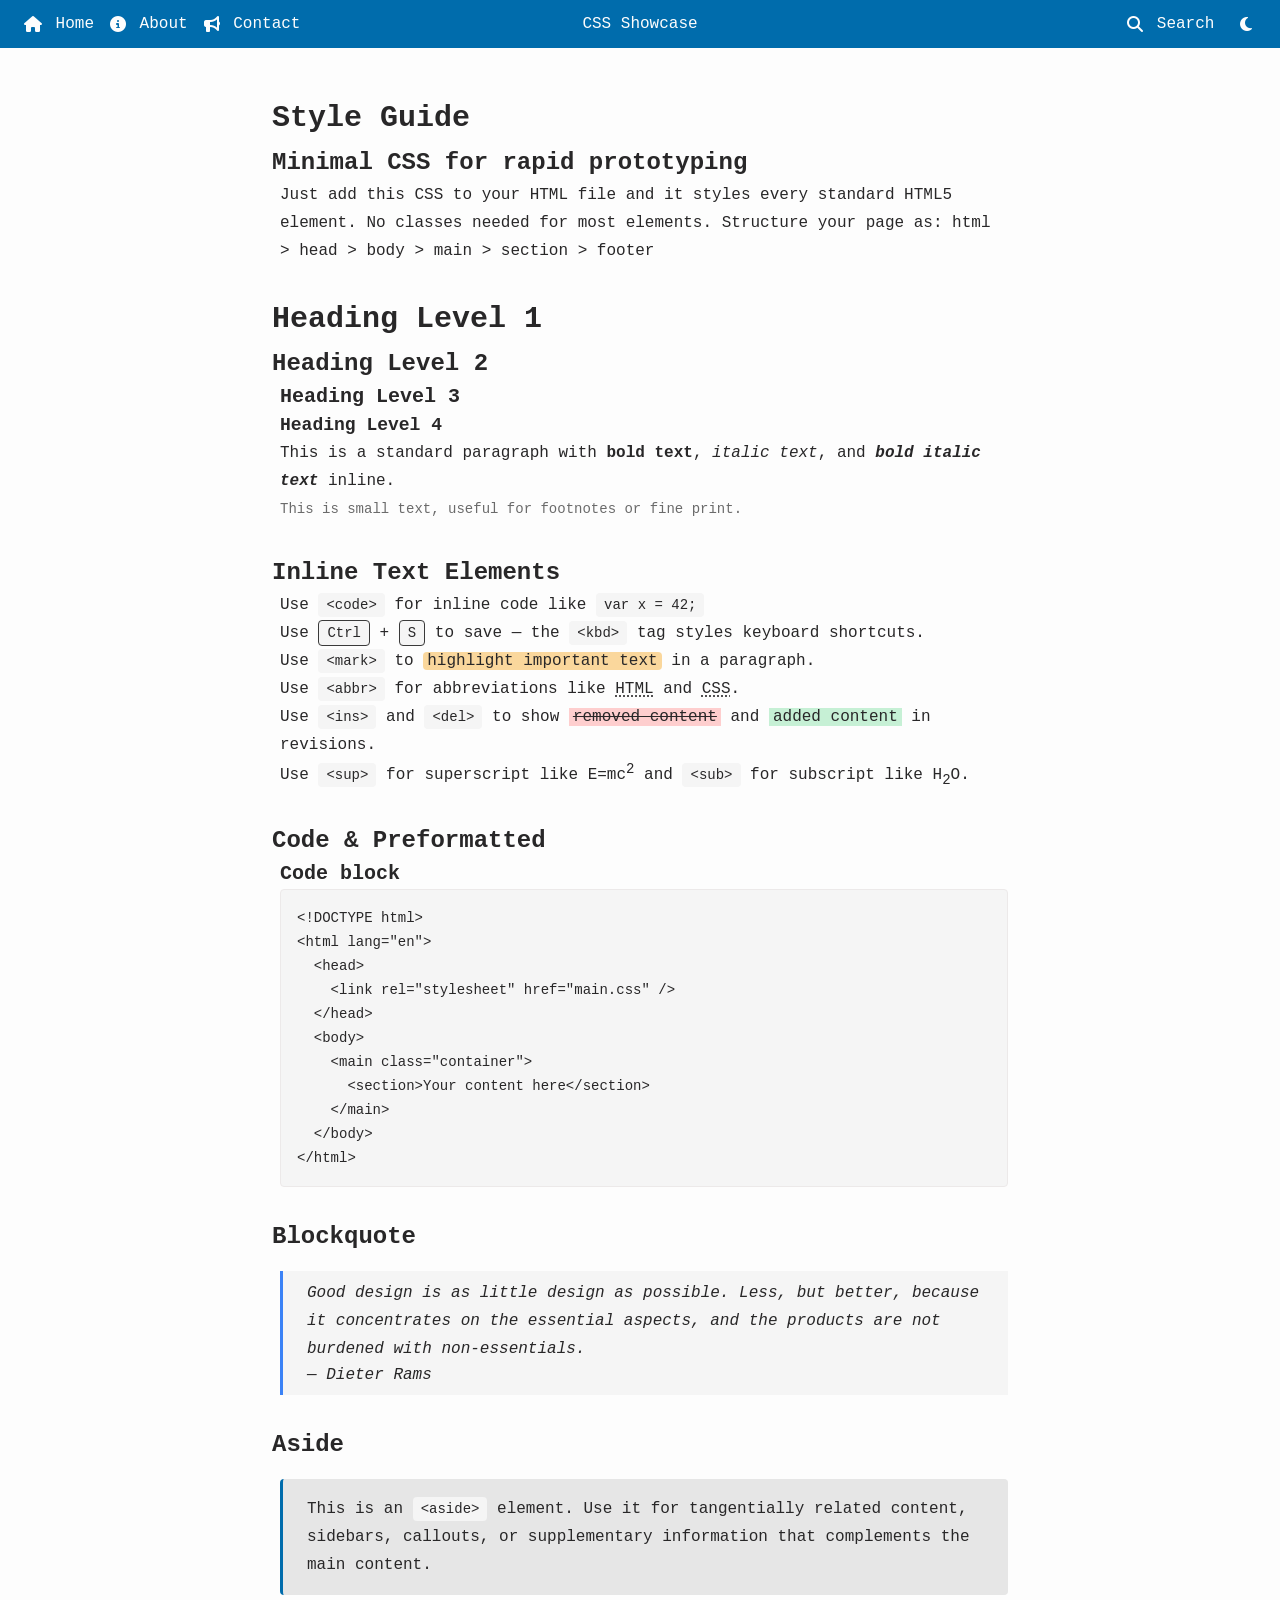
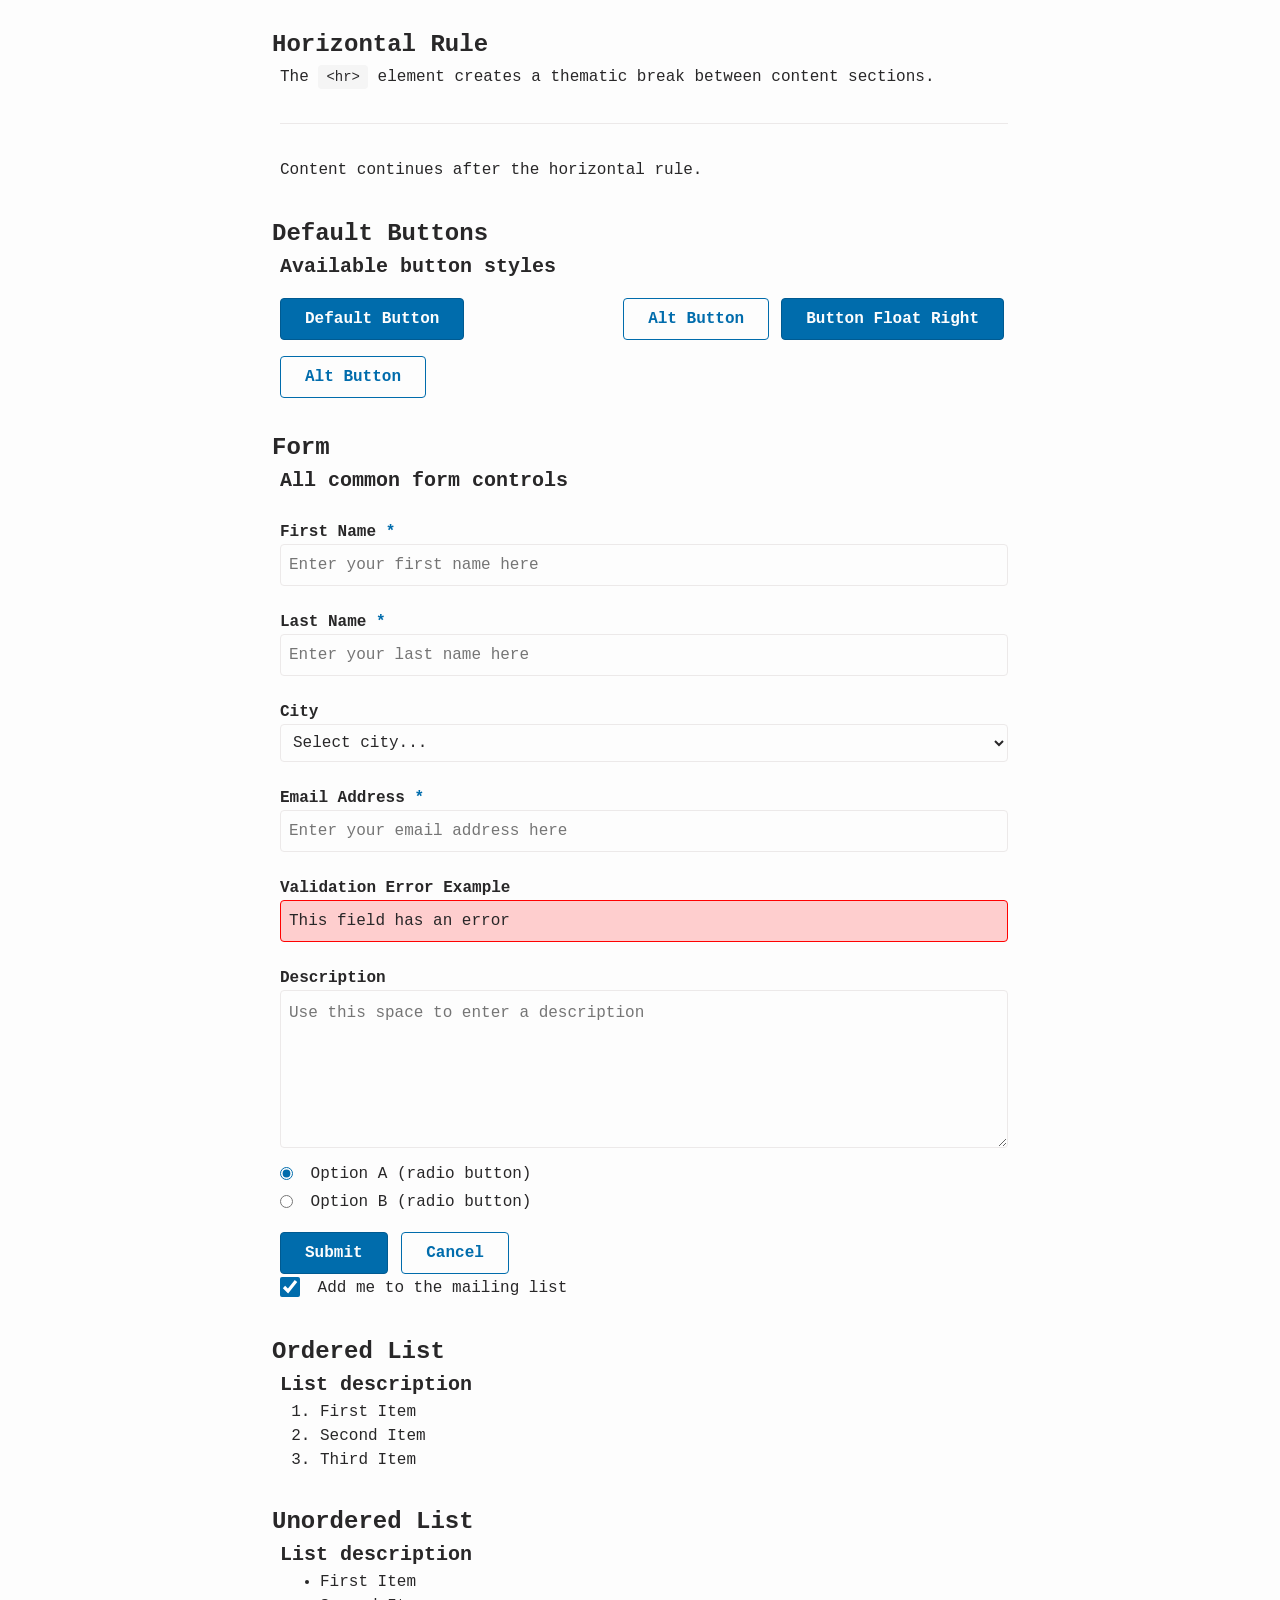
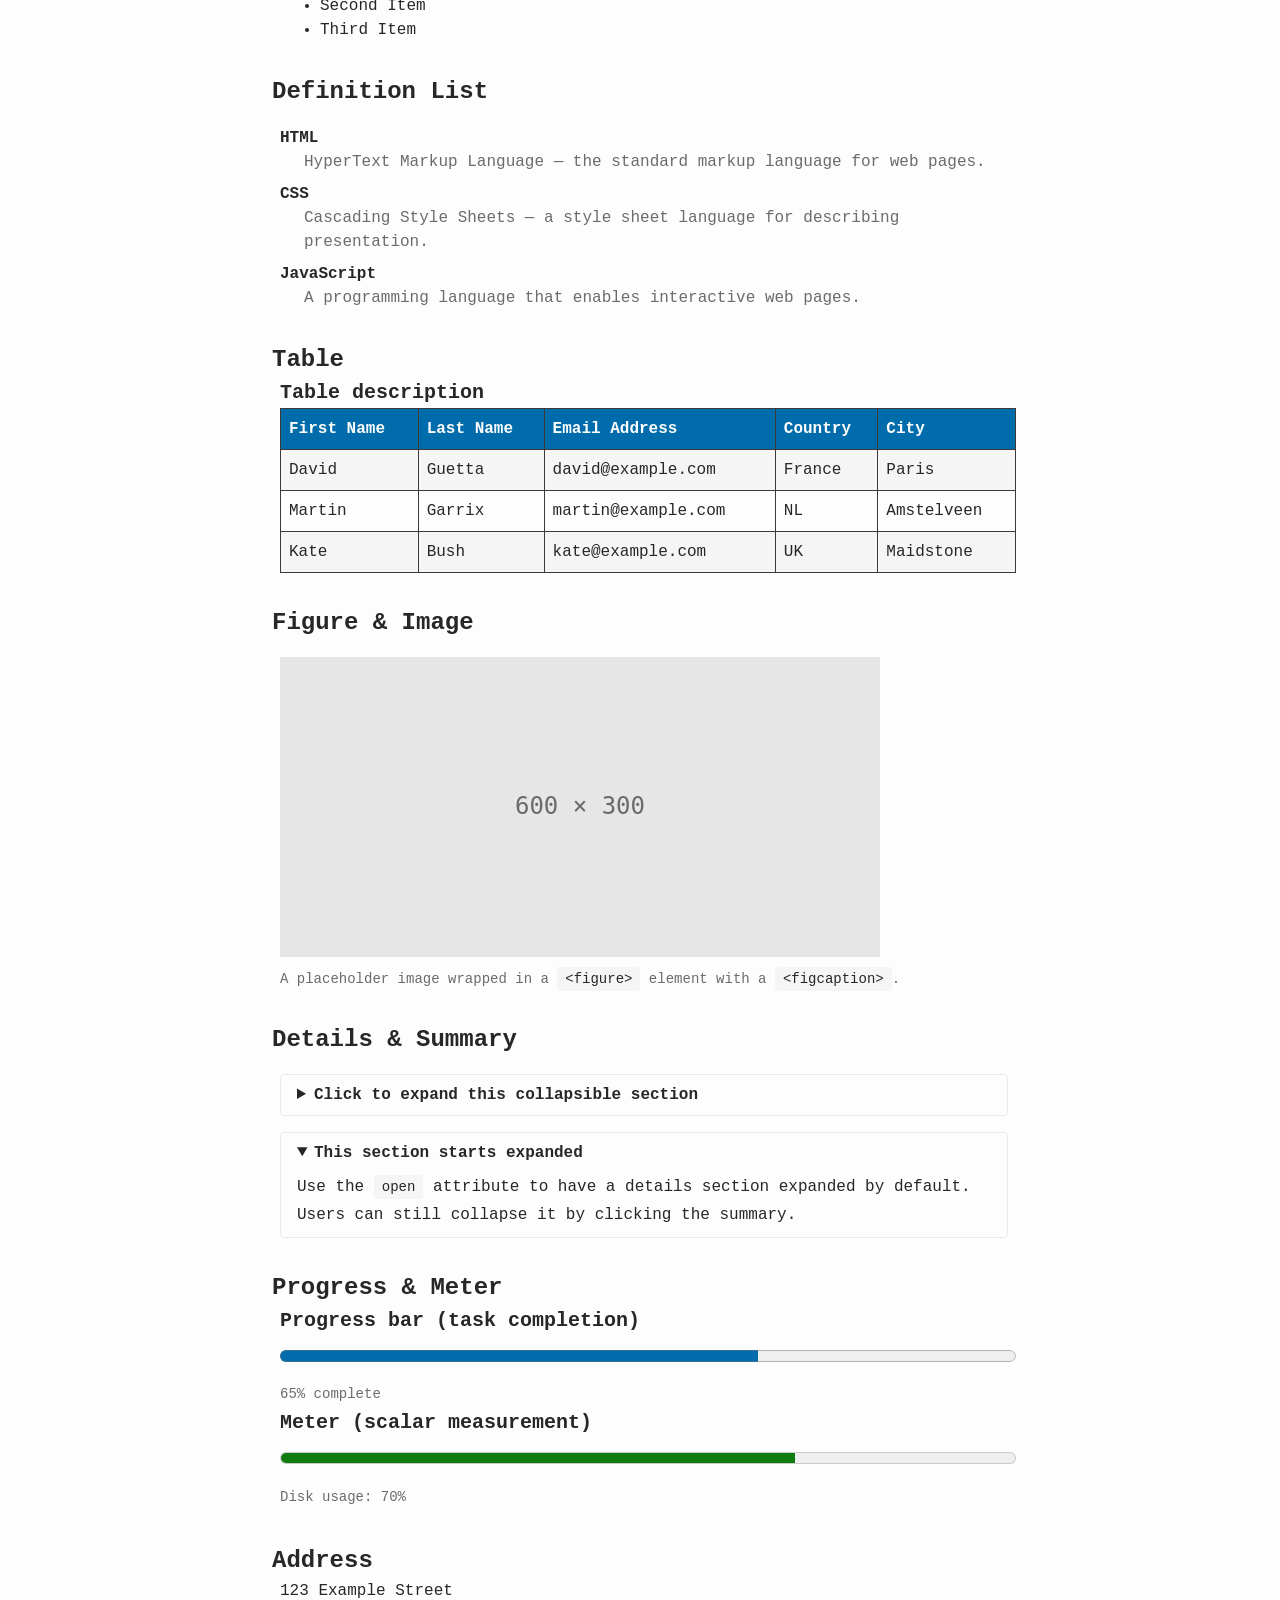
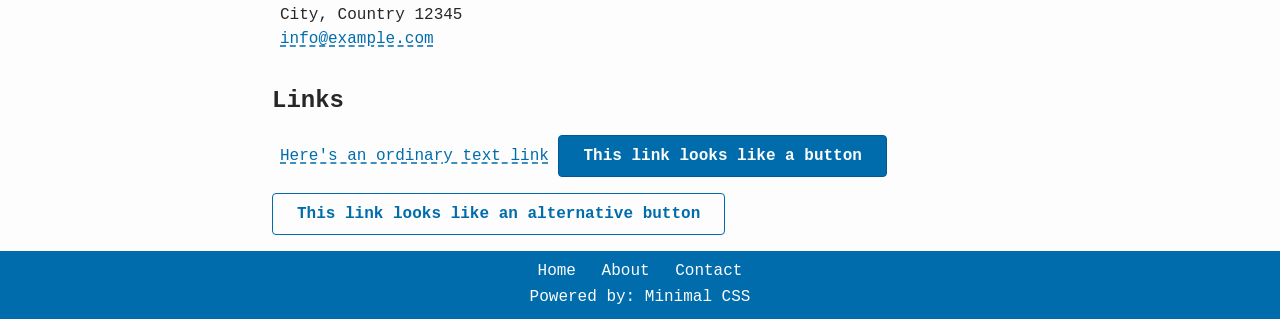
==== index.html @ 1886fcd5 "fixes using /workflow:review" ====
<!DOCTYPE html>
<html lang="en" data-theme="light">

<head>
    <meta charset="utf-8" />
    <title>CSS Showcase</title>
    <meta name="viewport" content="width=device-width, initial-scale=1" />
    <meta http-equiv="Content-Security-Policy" content="default-src 'self'; script-src 'self'; style-src 'self' https://cdnjs.cloudflare.com; font-src https://cdnjs.cloudflare.com; img-src 'self'; object-src 'none'; base-uri 'self'; form-action 'self'; frame-ancestors 'none'">
    <link rel="stylesheet" href="https://cdnjs.cloudflare.com/ajax/libs/font-awesome/6.5.1/css/all.min.css" integrity="sha512-DTOQO9RWCH3ppGqcWaEA1BIZOC6xxalwEsw9c2QQeAIftl+Vegovlnee1c9QX4TctnWMn13TZye+giMm8e2LwA==" crossorigin="anonymous" referrerpolicy="no-referrer" />
    <link rel="stylesheet" type="text/css" media="screen" href="main.css" />
</head>

<body>
    <header>
        <nav>
            <ul>
                <li>
                    <a href="index.html" aria-current="page">
                        <i class="fa-solid fa-house"></i>
                        Home
                    </a>
                </li>
                <li>
                    <a href="about.html">
                        <i class="fa-solid fa-circle-info"></i>
                        About
                    </a>
                </li>
                <li>
                    <a href="contact.html">
                        <i class="fa-solid fa-bullhorn"></i>
                        Contact
                    </a>
                </li>
            </ul>
            <span>CSS Showcase</span>
            <ul>
                <li>
                    <a href="index.html">
                        <i class="fa-solid fa-magnifying-glass"></i>
                        Search
                    </a>
                </li>
                <li>
                    <a href="#" data-action="toggle-theme" aria-label="Toggle dark mode">
                        <i class="fa-solid fa-sun icon-sun"></i>
                        <i class="fa-solid fa-moon icon-moon"></i>
                    </a>
                </li>
            </ul>
        </nav>
    </header>

    <main class="container">
        <section>
            <h1>Style Guide</h1>
            <h2>Minimal CSS for rapid prototyping</h2>
            <p>
                Just add this CSS to your HTML file and it styles every standard HTML5 element.
                No classes needed for most elements. Structure your page as:
                html &gt; head &gt; body &gt; main &gt; section &gt; footer
            </p>
        </section>

        <section>
            <h1>Heading Level 1</h1>
            <h2>Heading Level 2</h2>
            <h3>Heading Level 3</h3>
            <h4>Heading Level 4</h4>
            <p>This is a standard paragraph with <b>bold text</b>, <i>italic text</i>,
                and <b><i>bold italic text</i></b> inline.</p>
            <p><small>This is small text, useful for footnotes or fine print.</small></p>
        </section>

        <section>
            <h2>Inline Text Elements</h2>
            <p>Use <code>&lt;code&gt;</code> for inline code like <code>var x = 42;</code></p>
            <p>Use <kbd>Ctrl</kbd> + <kbd>S</kbd> to save — the <code>&lt;kbd&gt;</code> tag styles keyboard shortcuts.</p>
            <p>Use <code>&lt;mark&gt;</code> to <mark>highlight important text</mark> in a paragraph.</p>
            <p>Use <code>&lt;abbr&gt;</code> for abbreviations like <abbr title="Hypertext Markup Language">HTML</abbr> and <abbr title="Cascading Style Sheets">CSS</abbr>.</p>
            <p>Use <code>&lt;ins&gt;</code> and <code>&lt;del&gt;</code> to show <del>removed content</del> and <ins>added content</ins> in revisions.</p>
            <p>Use <code>&lt;sup&gt;</code> for superscript like E=mc<sup>2</sup> and <code>&lt;sub&gt;</code> for subscript like H<sub>2</sub>O.</p>
        </section>

        <section>
            <h2>Code &amp; Preformatted</h2>
            <h3>Code block</h3>
            <pre><code>&lt;!DOCTYPE html&gt;
&lt;html lang="en"&gt;
  &lt;head&gt;
    &lt;link rel="stylesheet" href="main.css" /&gt;
  &lt;/head&gt;
  &lt;body&gt;
    &lt;main class="container"&gt;
      &lt;section&gt;Your content here&lt;/section&gt;
    &lt;/main&gt;
  &lt;/body&gt;
&lt;/html&gt;</code></pre>
        </section>

        <section>
            <h2>Blockquote</h2>
            <blockquote>
                <p>Good design is as little design as possible. Less, but better, because it
                    concentrates on the essential aspects, and the products are not burdened
                    with non-essentials.</p>
                <cite>— Dieter Rams</cite>
            </blockquote>
        </section>

        <section>
            <h2>Aside</h2>
            <aside>
                <p>This is an <code>&lt;aside&gt;</code> element. Use it for tangentially related content,
                    sidebars, callouts, or supplementary information that complements the main content.</p>
            </aside>
        </section>

        <section>
            <h2>Horizontal Rule</h2>
            <p>The <code>&lt;hr&gt;</code> element creates a thematic break between content sections.</p>
            <hr>
            <p>Content continues after the horizontal rule.</p>
        </section>

        <section>
            <h2>Default Buttons</h2>
            <h3>Available button styles</h3>
            <button class="float-right">Button Float Right</button>
            <button class="float-right button-alt">Alt Button</button>
            <button>Default Button</button>
            <button class="button-alt">Alt Button</button>
        </section>

        <section>
            <h2>Form</h2>
            <h3>All common form controls</h3>
            <form action="#">
                <label>First Name <span>*</span>
                    <input type="text" name="firstname" placeholder="Enter your first name here">
                </label>

                <label>Last Name <span>*</span>
                    <input type="text" name="lastname" placeholder="Enter your last name here">
                </label>

                <label>City
                    <select name="city">
                        <option value="" selected>Select city...</option>
                        <option value="1">London</option>
                        <option value="2">Paris</option>
                        <option value="3">New York</option>
                    </select>
                </label>

                <label>Email Address <span>*</span>
                    <input type="email" name="email" placeholder="Enter your email address here">
                </label>

                <label>Validation Error Example
                    <input type="text" name="invalid-field"
                        class="form-field-validation-error" value="This field has an error"
                        placeholder="This shows the error state">
                </label>

                <label>Description
                    <textarea name="description" rows="5" placeholder="Use this space to enter a description"></textarea>
                </label>

                <p>
                    <label>
                        <input type="radio" name="preference" value="a" checked>
                        Option A (radio button)
                    </label>
                </p>
                <p>
                    <label>
                        <input type="radio" name="preference" value="b">
                        Option B (radio button)
                    </label>
                </p>

                <button type="submit">Submit</button>
                <a href="#" class="button button-alt">Cancel</a>

                <p>
                    <label>
                        <input type="checkbox" name="join" value="1" checked>
                        Add me to the mailing list
                    </label>
                </p>
            </form>
        </section>

        <section>
            <h2>Ordered List</h2>
            <h3>List description</h3>
            <ol>
                <li>First Item</li>
                <li>Second Item</li>
                <li>Third Item</li>
            </ol>
        </section>

        <section>
            <h2>Unordered List</h2>
            <h3>List description</h3>
            <ul>
                <li>First Item</li>
                <li>Second Item</li>
                <li>Third Item</li>
            </ul>
        </section>

        <section>
            <h2>Definition List</h2>
            <dl>
                <dt>HTML</dt>
                <dd>HyperText Markup Language — the standard markup language for web pages.</dd>
                <dt>CSS</dt>
                <dd>Cascading Style Sheets — a style sheet language for describing presentation.</dd>
                <dt>JavaScript</dt>
                <dd>A programming language that enables interactive web pages.</dd>
            </dl>
        </section>

        <section>
            <h2>Table</h2>
            <h3>Table description</h3>
            <table>
                <thead>
                <tr>
                    <th>First Name</th>
                    <th>Last Name</th>
                    <th>Email Address</th>
                    <th>Country</th>
                    <th>City</th>
                </tr>
                </thead>
                <tbody>
                <tr>
                    <td>David</td>
                    <td>Guetta</td>
                    <td>david@example.com</td>
                    <td>France</td>
                    <td>Paris</td>
                </tr>
                <tr>
                    <td>Martin</td>
                    <td>Garrix</td>
                    <td>martin@example.com</td>
                    <td>NL</td>
                    <td>Amstelveen</td>
                </tr>
                <tr>
                    <td>Kate</td>
                    <td>Bush</td>
                    <td>kate@example.com</td>
                    <td>UK</td>
                    <td>Maidstone</td>
                </tr>
                </tbody>
            </table>
        </section>

        <section>
            <h2>Figure &amp; Image</h2>
            <figure>
                <img src="placeholder.svg" alt="Placeholder image demonstrating the figure element">
                <figcaption>A placeholder image wrapped in a <code>&lt;figure&gt;</code> element with a <code>&lt;figcaption&gt;</code>.</figcaption>
            </figure>
        </section>

        <section>
            <h2>Details &amp; Summary</h2>
            <details>
                <summary>Click to expand this collapsible section</summary>
                <p>This content is hidden by default and revealed when the user clicks the summary.
                    The <code>&lt;details&gt;</code> element is perfect for FAQs, advanced options,
                    or any content that should be available but not immediately visible.</p>
            </details>
            <details open>
                <summary>This section starts expanded</summary>
                <p>Use the <code>open</code> attribute to have a details section expanded by default.
                    Users can still collapse it by clicking the summary.</p>
            </details>
        </section>

        <section>
            <h2>Progress &amp; Meter</h2>
            <h3>Progress bar (task completion)</h3>
            <progress value="65" max="100">65%</progress>
            <p><small>65% complete</small></p>

            <h3>Meter (scalar measurement)</h3>
            <meter value="0.7" min="0" max="1" low="0.3" high="0.7" optimum="0.8">70%</meter>
            <p><small>Disk usage: 70%</small></p>
        </section>

        <section>
            <h2>Address</h2>
            <address>
                123 Example Street<br>
                City, Country 12345<br>
                <a href="mailto:info@example.com">info@example.com</a>
            </address>
        </section>

        <section>
            <h2>Links</h2>
            <a href="https://www.linkedin.com/in/idsachterhof/">Here's an ordinary text link</a>
            <a href="https://www.linkedin.com/in/idsachterhof/" class="button">This link looks like a button</a>
            <a href="https://www.linkedin.com/in/idsachterhof/" class="button button-alt">This link looks like an
                alternative button</a>
        </section>

    </main>

    <footer>
        <ul>
            <li><a href="index.html">Home</a></li>
            <li><a href="about.html">About</a></li>
            <li><a href="contact.html">Contact</a></li>
        </ul>
        <p>Powered by: Minimal CSS</p>
    </footer>

    <script src="theme-toggle.js"></script>

</body>

</html>
---- main.css ----
/* ═══════════════════════════════════════════════════════════════════
   Design Token API — Change these values to re-theme the entire page
   Variable naming follows BEM: --block__element--modifier
   Spacing uses flat scale: --space--size (no element segment)
   ═══════════════════════════════════════════════════════════════════ */

:root {
  /* ─── Surface Colors ─── */
  --color__surface:              #fdfdfd;
  --color__surface--alt:         #f5f5f5;
  --color__surface--hover:       #e6e6e6;

  /* ─── Text Colors ─── */
  --color__text:                 #282728;
  --color__text--inverse:        #fdfdfd;
  --color__text--muted:          #6b6b6b;

  /* ─── Accent Colors ─── */
  --color__accent:               #006cac;
  --color__accent--hover:        #005a91;
  --color__accent--subtle:       #e6e6e6;

  /* ─── Semantic Status Colors ─── */
  --color__error:                #ff010130;
  --color__error--border:        #ff0101;
  --color__warning:              #f59e0b;
  --color__success:              #22c55e;
  --color__info:                 #3b82f6;

  /* ─── Borders ─── */
  --border__width:               1px;
  --border__width--accent:       3px;
  --border__color:               #ece9e9;
  --border__color--strong:       #3a3a3a;
  --border__radius:              4px;

  /* ─── Typography ─── */
  --font__family:                ui-monospace, SFMono-Regular, Menlo, Monaco,
                                 Consolas, "Liberation Mono", "Courier New", monospace;
  --font__size--base:            1rem;
  --font__size--sm:              0.875rem;
  --font__size--h1:              1.875rem;
  --font__size--h2:              1.5rem;
  --font__size--h3:              1.25rem;
  --font__size--h4:              1.125rem;
  --line__height:                1.5;
  --line__height--relaxed:       1.75;

  /* ─── Spacing (4px base grid, flat scale) ─── */
  --space--xs:                   0.25rem;
  --space--sm:                   0.5rem;
  --space--md:                   1rem;
  --space--lg:                   1.5rem;
  --space--xl:                   2rem;
  --space--2xl:                  3rem;

  /* ─── Layout ─── */
  --layout__max-width:           768px;
  --layout__padding:             1rem;

  /* ─── Components ─── */
  --icon__size:                  1rem;
  --checkbox__size:              1.25rem;
  --indicator__height:           1.5rem;
  --interaction__opacity--hover: 0.85;

  /* ─── Link Decoration ─── */
  --link__underline--style:      dashed;
  --link__underline--offset:     3px;
}

/* ─── Dark Mode ─── */
[data-theme="dark"] {
  --color__surface:              #212737;
  --color__surface--alt:         #2a3347;
  --color__surface--hover:       rgba(52, 63, 96, 0.75);
  --color__text:                 #eaedf3;
  --color__text--inverse:        #212737;
  --color__text--muted:          #9ba3b8;
  --color__accent:               #ff6b01;
  --color__accent--hover:        #cc5600;
  --color__accent--subtle:       rgba(52, 63, 96, 0.75);
  --border__color:               #3d4663;
  --border__color--strong:       #ab4b08;
  --color__error:                #ff010140;
  --color__error--border:        #ff4444;
}


/* ═══════════════════════════════════════════════
   Reset
   ═══════════════════════════════════════════════ */

* {
  margin: 0;
  box-sizing: border-box;
  font-family: var(--font__family);
  line-height: var(--line__height);
  color: var(--color__text);
}


/* ═══════════════════════════════════════════════
   Page Structure
   ═══════════════════════════════════════════════ */

body {
  background-color: var(--color__surface);
  font-size: var(--font__size--base);
  font-weight: normal;
  padding-top: var(--space--2xl);
}

body > *:not(header):not(footer):not(aside) {
  margin-left: var(--space--md);
}

main > *:not(:first-child) {
  margin-top: var(--space--xl);
}

section > *:not(h1):not(h2) {
  margin-left: var(--space--sm);
}

.container {
  width: 90%;
  max-width: var(--layout__max-width);
  margin: var(--space--xl) auto 0 auto;
  padding: var(--layout__padding);
}


/* ═══════════════════════════════════════════════
   Header & Navigation
   ═══════════════════════════════════════════════ */

header {
  position: fixed;
  top: 0;
  width: 100%;
  padding: var(--space--sm) var(--space--md);
  background-color: var(--color__accent);
  z-index: 10;
}

header,
header * {
  color: var(--color__text--inverse);
}

nav {
  display: flex;
  justify-content: space-between;
  align-items: center;
}

nav ul:first-child li{
    float: left;
}

nav > * {
    text-align: center;
}

nav ul:last-child {
    text-align: right;
}

nav ul {
  margin: 0;
  padding: 0;
}

nav > * {
    width: 100%;
}

nav ul li {
  display: inline;
}

nav i {
  display: inline-block;
  vertical-align: middle;
  margin-right: var(--space--xs);
}

nav a {
  color: var(--color__text--inverse);
  text-decoration: none;
  padding: var(--space--xs) var(--space--sm);
  vertical-align: middle;
  display: inline-block;
}

nav a:hover {
  text-decoration: wavy underline;
  opacity: var(--interaction__opacity--hover);
  color: var(--color__text--inverse);
}

nav a:visited {
  color: var(--color__text--inverse);
}

/* Theme toggle: show sun in dark mode, moon in light mode */
[data-theme="light"] .icon-sun { display: none; }
[data-theme="dark"] .icon-moon { display: none; }
[data-theme="dark"] .icon-sun { display: inline; }


/* ═══════════════════════════════════════════════
   Footer
   ═══════════════════════════════════════════════ */

footer {
  background-color: var(--color__accent);
  padding: var(--space--sm) 0;
  text-align: center;
}

footer,
footer * {
  color: var(--color__text--inverse);
}

footer ul {
  list-style: none;
  margin: 0;
  padding: 0;
}

footer ul li {
  display: inline-block;
  margin: 0 var(--space--sm);
}

footer a {
  color: var(--color__text--inverse);
  text-decoration: none;
}

footer a:hover {
  text-decoration: underline;
  opacity: var(--interaction__opacity--hover);
  color: var(--color__text--inverse);
}


/* ═══════════════════════════════════════════════
   Typography
   ═══════════════════════════════════════════════ */

h1 { font-size: var(--font__size--h1); margin-bottom: var(--space--xs); }
h2 { font-size: var(--font__size--h2); }
h3 { font-size: var(--font__size--h3); }
h4 { font-size: var(--font__size--h4); }

p {
  line-height: var(--line__height--relaxed);
}

small {
  font-size: var(--font__size--sm);
  color: var(--color__text--muted);
}

mark {
  background-color: color-mix(in srgb, var(--color__warning) 40%, transparent);
  padding: 0 var(--space--xs);
  border-radius: var(--border__radius);
}

ins {
  text-decoration: none;
  background-color: color-mix(in srgb, var(--color__success) 25%, transparent);
  padding: 0 var(--space--xs);
}

del {
  background-color: var(--color__error);
  padding: 0 var(--space--xs);
}

abbr[title] {
  text-decoration: underline dotted;
  text-underline-offset: var(--link__underline--offset);
  cursor: help;
}

sup, sub {
  font-size: var(--font__size--sm);
}

address {
  font-style: normal;
}


/* ═══════════════════════════════════════════════
   Code & Preformatted
   ═══════════════════════════════════════════════ */

code {
  background-color: var(--color__surface--alt);
  padding: var(--space--xs) var(--space--sm);
  border-radius: var(--border__radius);
  font-size: var(--font__size--sm);
}

pre {
  background-color: var(--color__surface--alt);
  padding: var(--space--md);
  border-radius: var(--border__radius);
  border: var(--border__width) solid var(--border__color);
  overflow-x: auto;
}

pre code {
  background: none;
  padding: 0;
}

kbd {
  background-color: var(--color__surface--alt);
  border: var(--border__width) solid var(--border__color--strong);
  border-radius: var(--border__radius);
  padding: var(--space--xs) var(--space--sm);
  font-size: var(--font__size--sm);
}


/* ═══════════════════════════════════════════════
   Links
   ═══════════════════════════════════════════════ */

a,
a:visited {
  color: var(--color__accent);
  text-decoration: underline var(--link__underline--style);
  text-underline-offset: var(--link__underline--offset);
}

a:hover {
  color: var(--color__accent--hover);
}


/* ═══════════════════════════════════════════════
   Blockquote & Aside
   ═══════════════════════════════════════════════ */

blockquote {
  border-left: var(--border__width--accent) solid var(--color__info);
  margin: var(--space--md) 0;
  padding: var(--space--sm) var(--space--lg);
  background-color: var(--color__surface--alt);
}

blockquote p {
  font-style: italic;
}

aside {
  background-color: var(--color__accent--subtle);
  border-left: var(--border__width--accent) solid var(--color__accent);
  padding: var(--space--md) var(--space--lg);
  margin: var(--space--md) 0;
  border-radius: var(--border__radius);
}


/* ═══════════════════════════════════════════════
   Horizontal Rule
   ═══════════════════════════════════════════════ */

hr {
  border: none;
  border-top: var(--border__width) solid var(--border__color);
  margin: var(--space--xl) 0;
}


/* ═══════════════════════════════════════════════
   Forms
   ═══════════════════════════════════════════════ */

label {
  display: block;
  margin: var(--space--lg) 0 var(--space--xs) 0;
  font-weight: bold;
}

label span {
  color: var(--color__accent);
}

label:has(> input[type="checkbox"]),
label:has(> input[type="radio"]) {
  display: inline;
  margin: 0;
  font-weight: normal;
}

input[type="text"],
input[type="number"],
input[type="email"],
input[type="password"],
select,
textarea {
  width: 100%;
  padding: var(--space--sm);
  font-size: var(--font__size--base);
  border: var(--border__width) solid var(--border__color);
  border-radius: var(--border__radius);
  background-color: var(--color__surface);
  color: var(--color__text);
}

input[type="text"]:focus,
input[type="number"]:focus,
input[type="email"]:focus,
input[type="password"]:focus,
select:focus,
textarea:focus {
  border-color: var(--color__accent);
  outline: 2px solid rgba(0, 108, 172, 0.25);
  outline: 2px solid color-mix(in srgb, var(--color__accent) 25%, transparent);
  outline-offset: 1px;
}

textarea {
  line-height: var(--line__height--relaxed);
  min-height: 6rem;
}

input[type="checkbox"] {
  width: var(--checkbox__size);
  height: var(--checkbox__size);
  margin-right: var(--space--sm);
  vertical-align: middle;
  accent-color: var(--color__accent);
}

input[type="radio"] {
  margin-right: var(--space--sm);
  vertical-align: middle;
  accent-color: var(--color__accent);
}


/* ═══════════════════════════════════════════════
   Buttons
   ═══════════════════════════════════════════════ */

button,
.button {
  display: inline-block;
  background-color: var(--color__accent);
  color: var(--color__text--inverse);
  border: var(--border__width) solid var(--color__accent--hover);
  border-radius: var(--border__radius);
  padding: var(--space--sm) var(--space--lg);
  font-size: var(--font__size--base);
  font-weight: bold;
  cursor: pointer;
  text-decoration: none;
  margin: var(--space--md) var(--space--xs) 0 0;
}

button:hover,
.button:hover {
  background-color: var(--color__accent--hover);
}

.button-alt {
  background-color: transparent;
  color: var(--color__accent);
  border-color: var(--color__accent);
}

.button-alt:hover {
  background-color: transparent;
  color: var(--color__accent--hover);
  border-color: var(--color__accent--hover);
}

.float-right {
  float: right;
}


/* ═══════════════════════════════════════════════
   Tables
   ═══════════════════════════════════════════════ */

table {
  border-collapse: collapse;
  width: 100%;
}

thead {
  background-color: var(--color__accent);
}

thead th {
  color: var(--color__text--inverse);
}

th,
td {
  border: var(--border__width) solid var(--border__color--strong);
  padding: var(--space--sm);
  text-align: left;
}

tbody tr:nth-child(odd) {
  background-color: var(--color__surface--alt);
}

tbody tr:hover {
  background-color: var(--color__surface--hover);
}


/* ═══════════════════════════════════════════════
   Definition Lists
   ═══════════════════════════════════════════════ */

dl {
  margin: var(--space--md) 0;
}

dt {
  font-weight: bold;
  margin-top: var(--space--sm);
}

dd {
  margin-left: var(--space--lg);
  color: var(--color__text--muted);
}


/* ═══════════════════════════════════════════════
   Media
   ═══════════════════════════════════════════════ */

figure {
  margin: var(--space--md) 0;
}

figcaption {
  font-size: var(--font__size--sm);
  color: var(--color__text--muted);
  margin-top: var(--space--xs);
}

img {
  max-width: 100%;
  height: auto;
}


/* ═══════════════════════════════════════════════
   Details & Summary
   ═══════════════════════════════════════════════ */

details {
  border: var(--border__width) solid var(--border__color);
  border-radius: var(--border__radius);
  padding: var(--space--sm) var(--space--md);
  margin: var(--space--md) 0;
}

summary {
  font-weight: bold;
  cursor: pointer;
}

details[open] summary {
  margin-bottom: var(--space--sm);
}


/* ═══════════════════════════════════════════════
   Progress & Meter
   ═══════════════════════════════════════════════ */

progress {
  width: 100%;
  height: var(--indicator__height);
  accent-color: var(--color__accent);
  margin: var(--space--sm) 0;
}

meter {
  width: 100%;
  height: var(--indicator__height);
  margin: var(--space--sm) 0;
}


/* ═══════════════════════════════════════════════
   Validation
   ═══════════════════════════════════════════════ */

input.form-field-validation-error,
select.form-field-validation-error,
textarea.form-field-validation-error {
  border-color: var(--color__error--border);
  background-color: var(--color__error);
}


/* ═══════════════════════════════════════════════
   Responsive
   ═══════════════════════════════════════════════ */

@media screen and (max-width: 550px) {
  button,
  .button {
    width: 100%;
    display: block;
  }
}
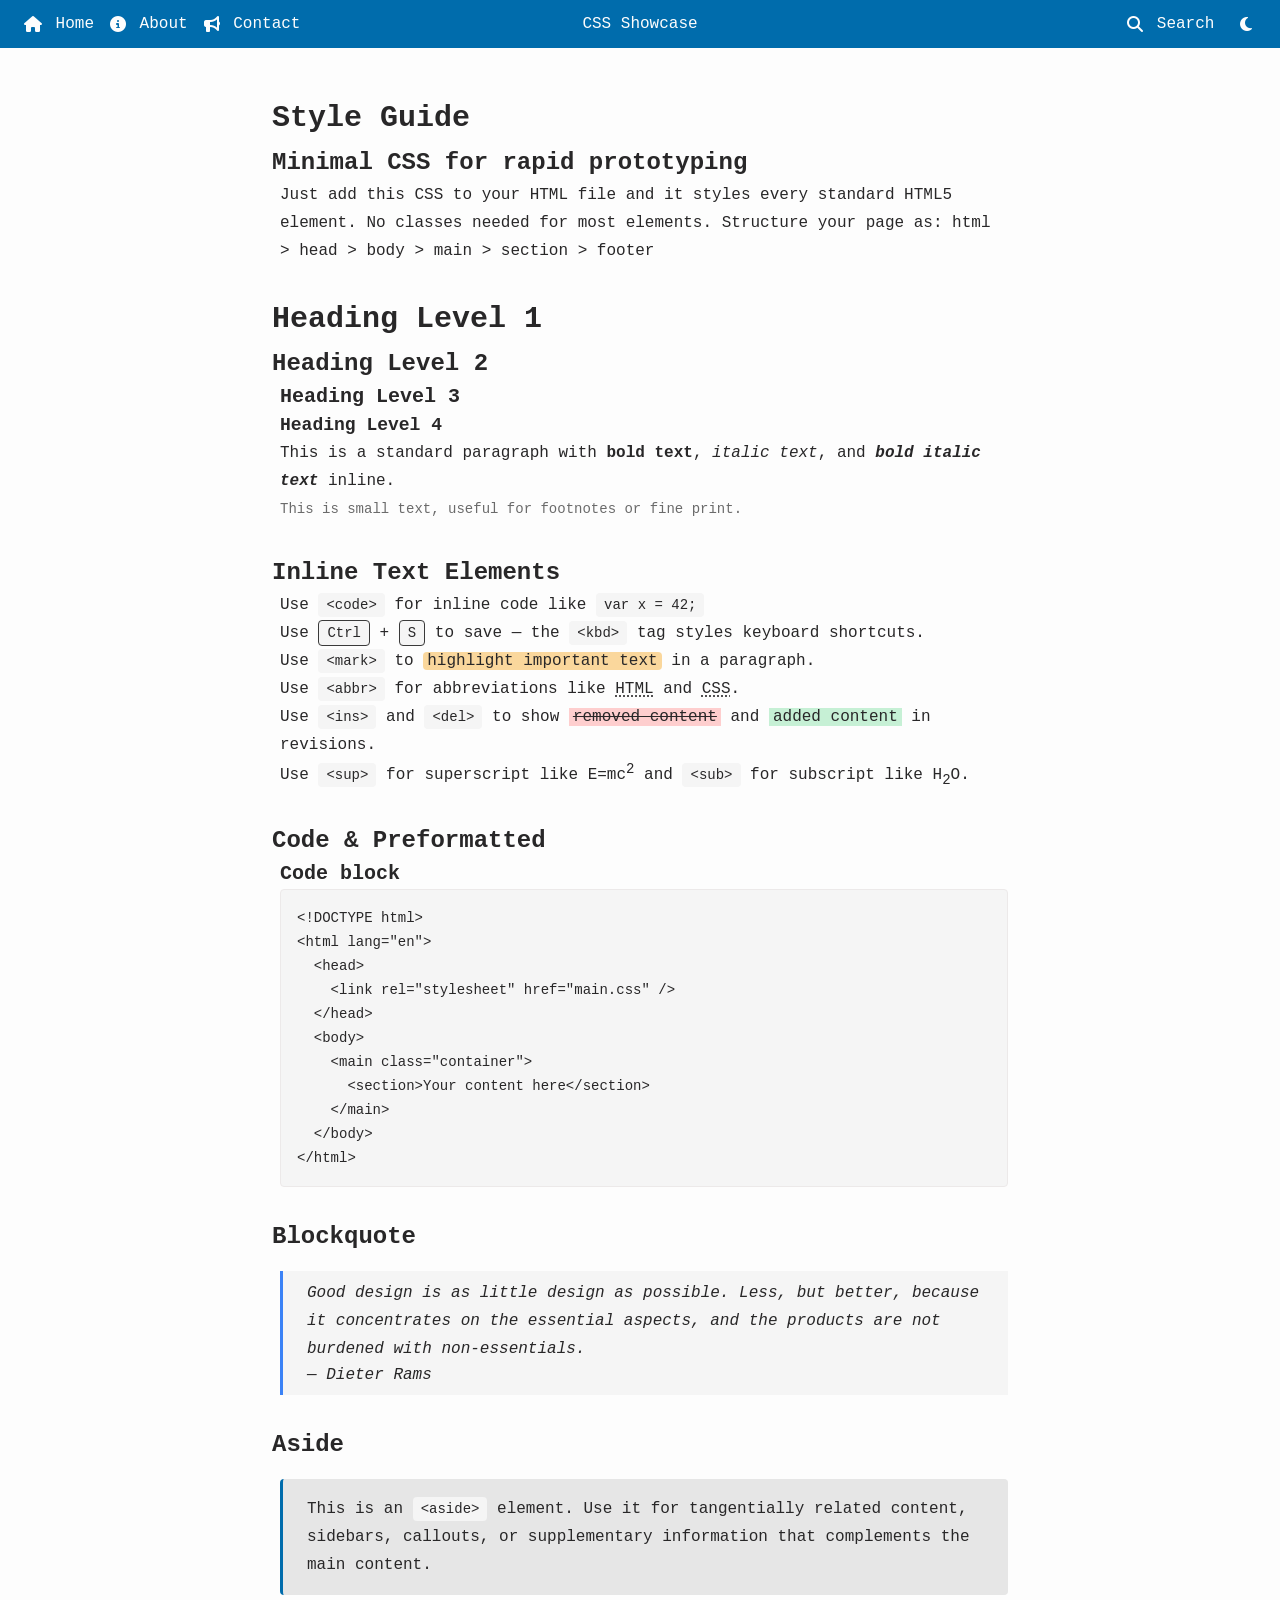
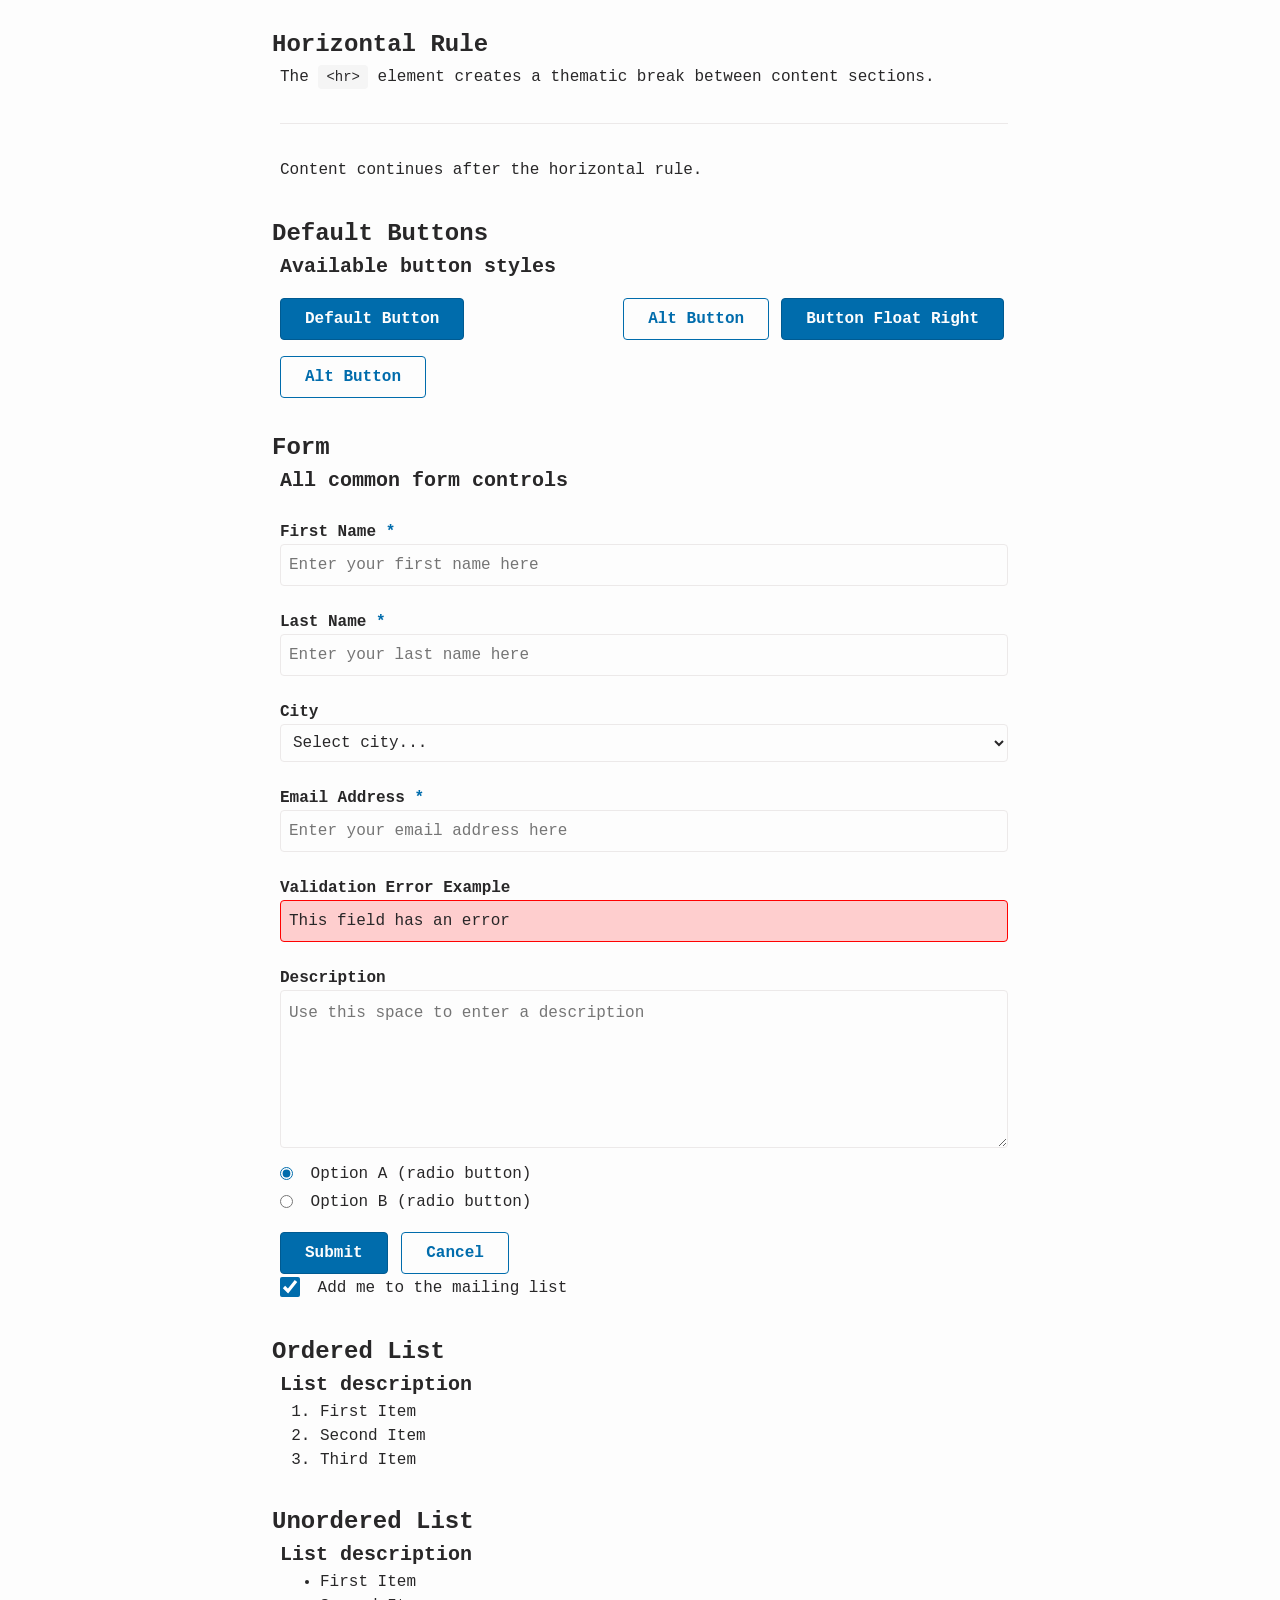
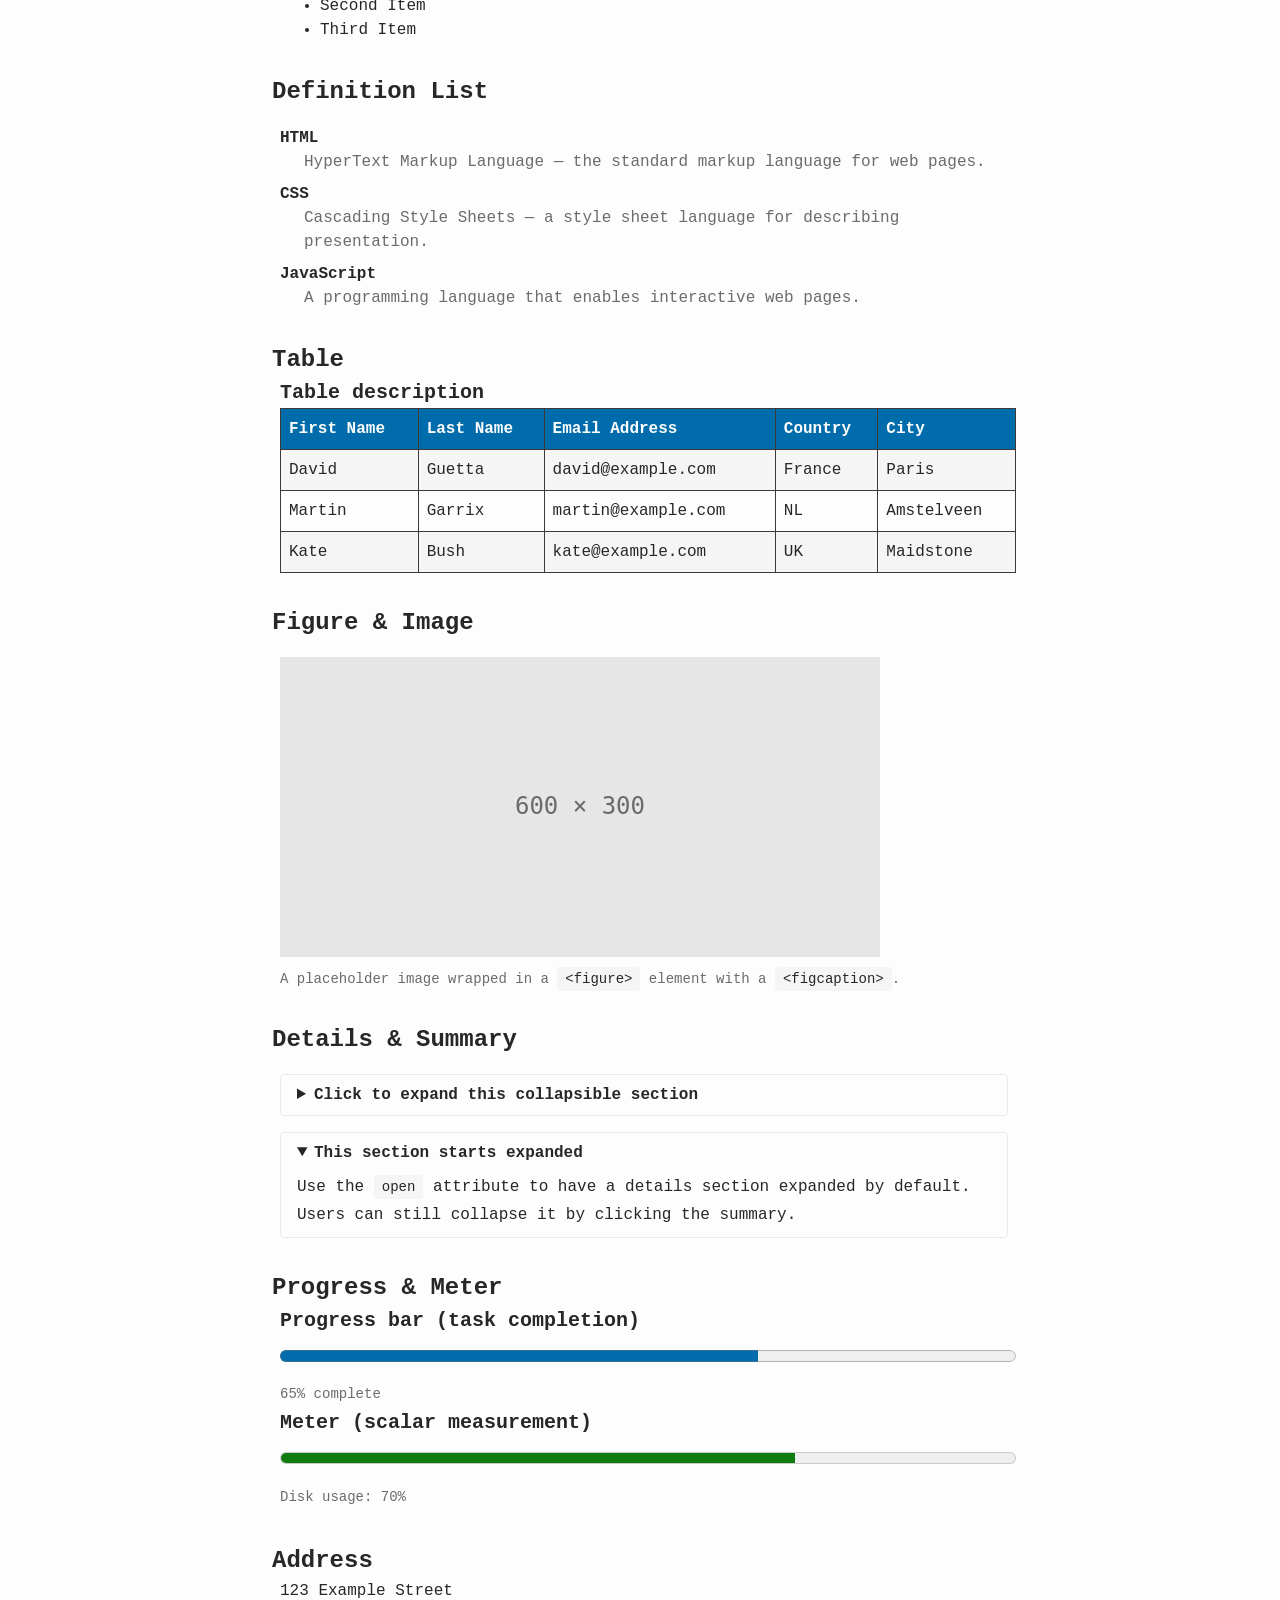
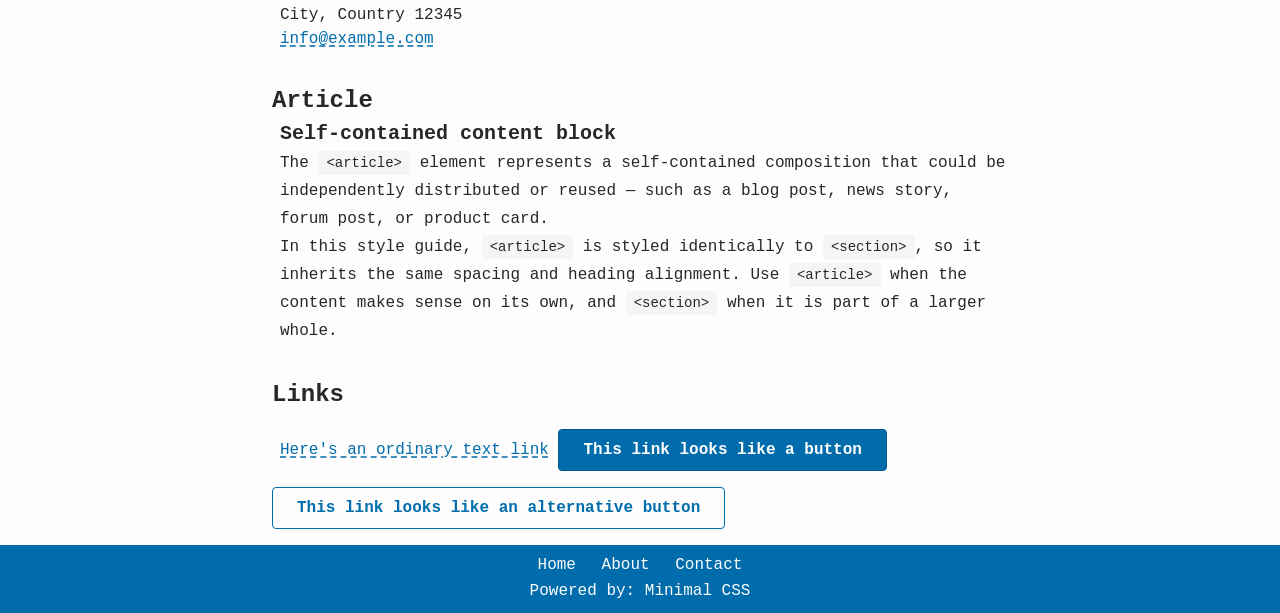
==== commit 079b3b6c: "Added an article tag to the project index.html and css." ====
--- a/index.html
+++ b/index.html
@@ -306,6 +306,18 @@
             </address>
         </section>
 
+        <article>
+            <h2>Article</h2>
+            <h3>Self-contained content block</h3>
+            <p>The <code>&lt;article&gt;</code> element represents a self-contained composition
+                that could be independently distributed or reused — such as a blog post, news story,
+                forum post, or product card.</p>
+            <p>In this style guide, <code>&lt;article&gt;</code> is styled identically to
+                <code>&lt;section&gt;</code>, so it inherits the same spacing and heading alignment.
+                Use <code>&lt;article&gt;</code> when the content makes sense on its own,
+                and <code>&lt;section&gt;</code> when it is part of a larger whole.</p>
+        </article>
+
         <section>
             <h2>Links</h2>
             <a href="https://www.linkedin.com/in/idsachterhof/">Here's an ordinary text link</a>
--- a/main.css
+++ b/main.css
@@ -119,7 +119,8 @@
   margin-top: var(--space--xl);
 }
 
-section > *:not(h1):not(h2) {
+section > *:not(h1):not(h2),
+article > *:not(h1):not(h2) {
   margin-left: var(--space--sm);
 }
 
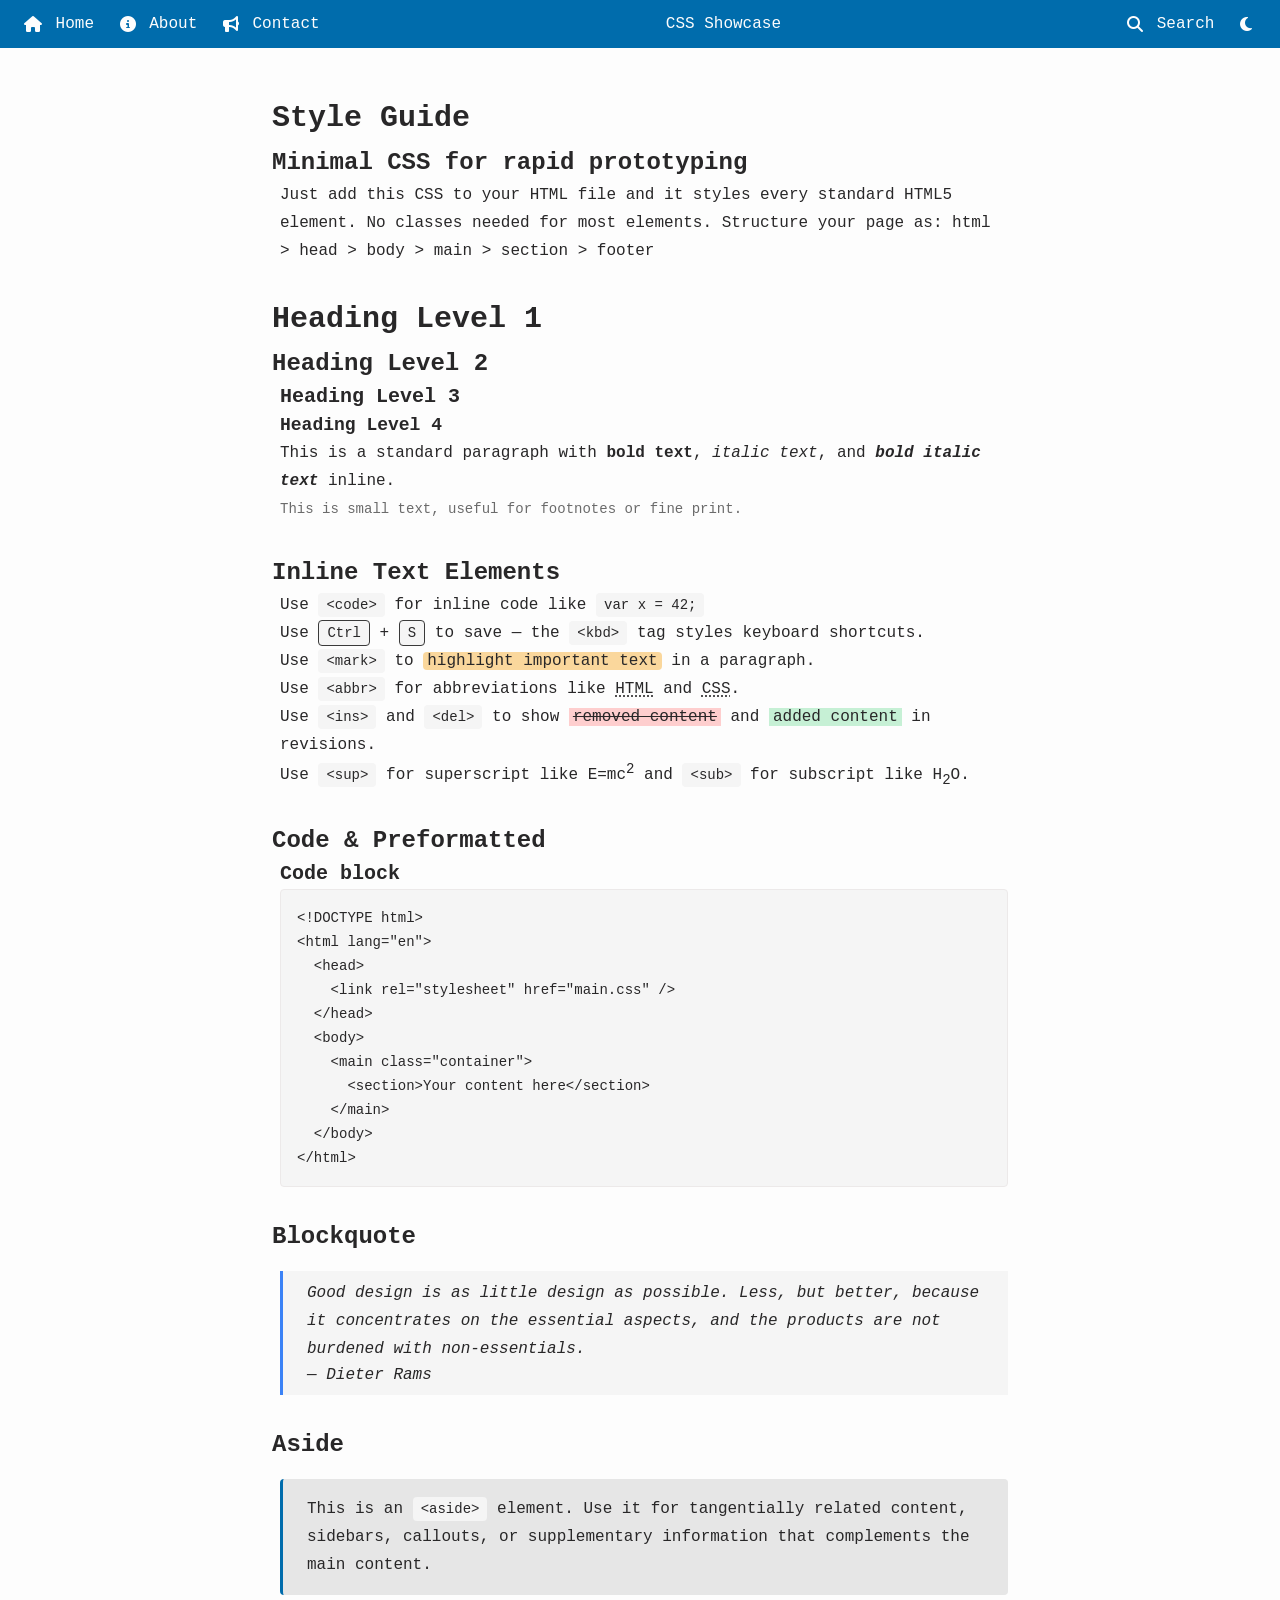
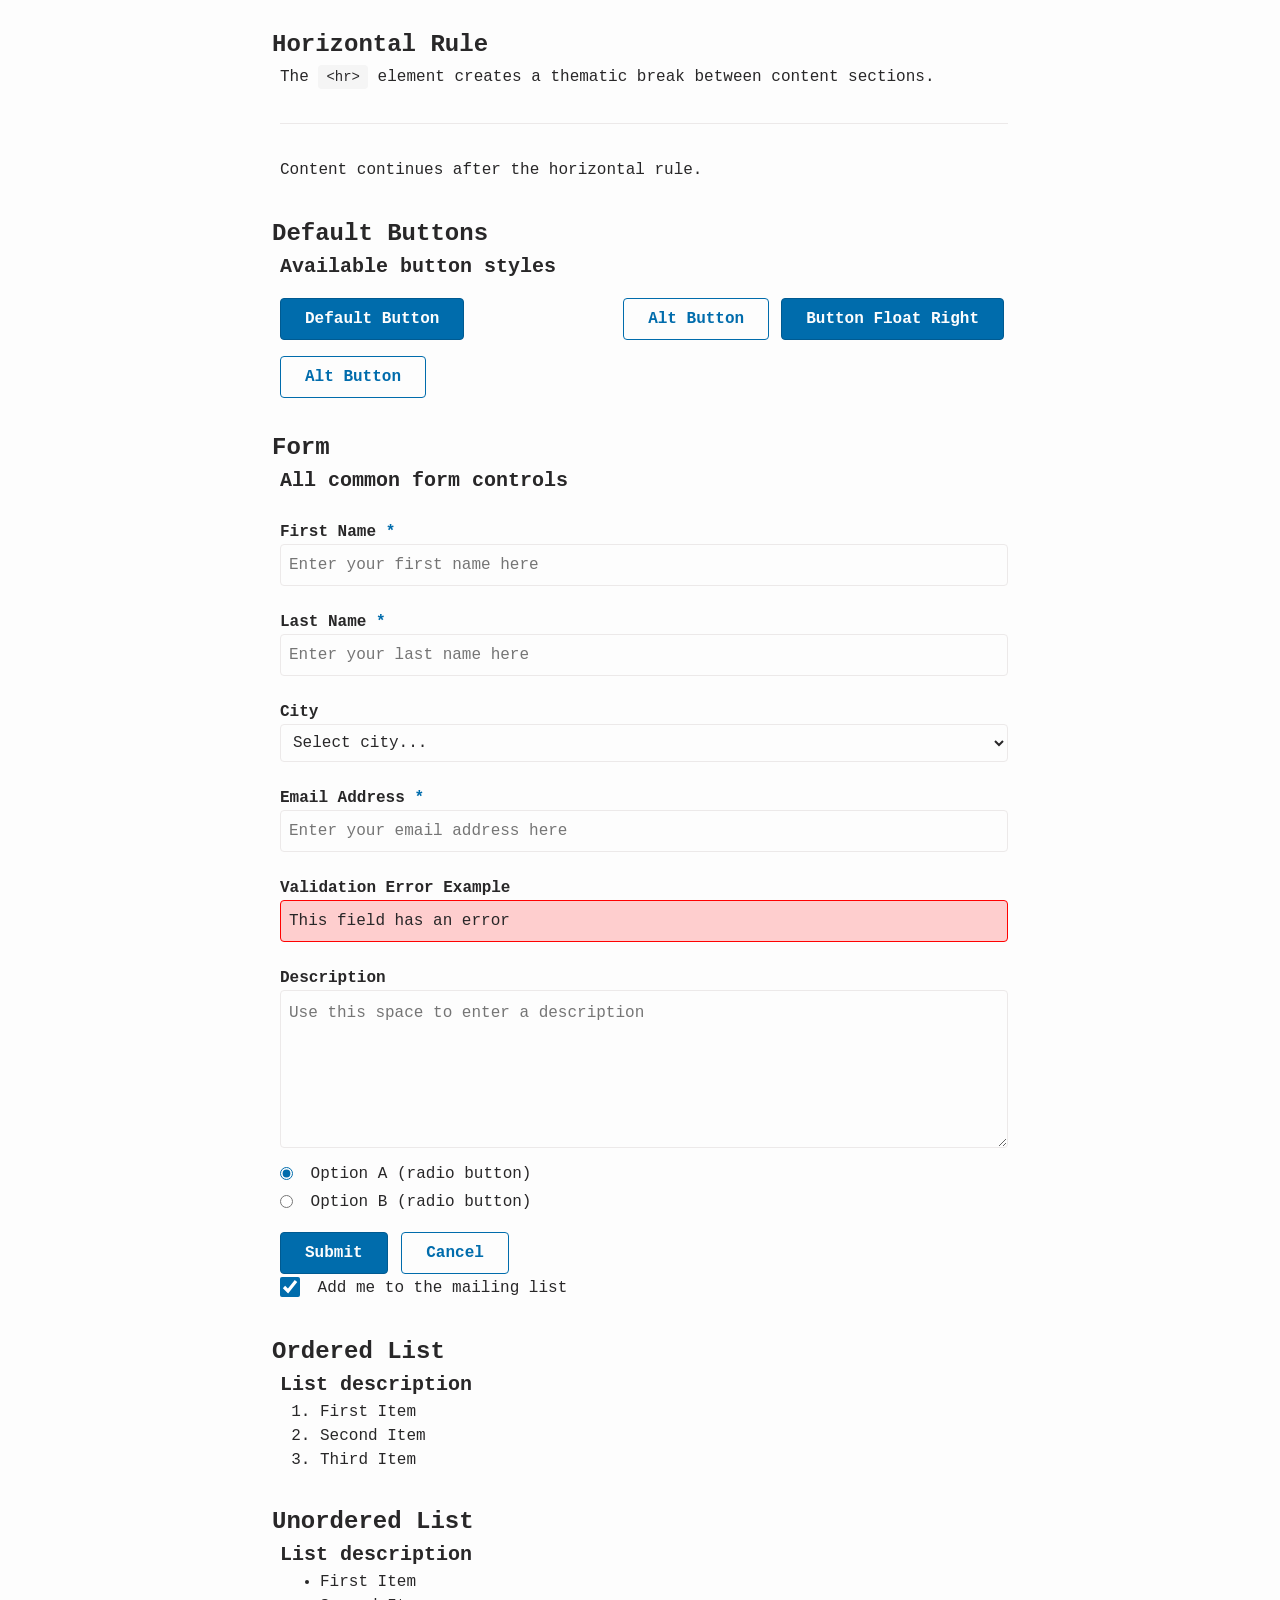
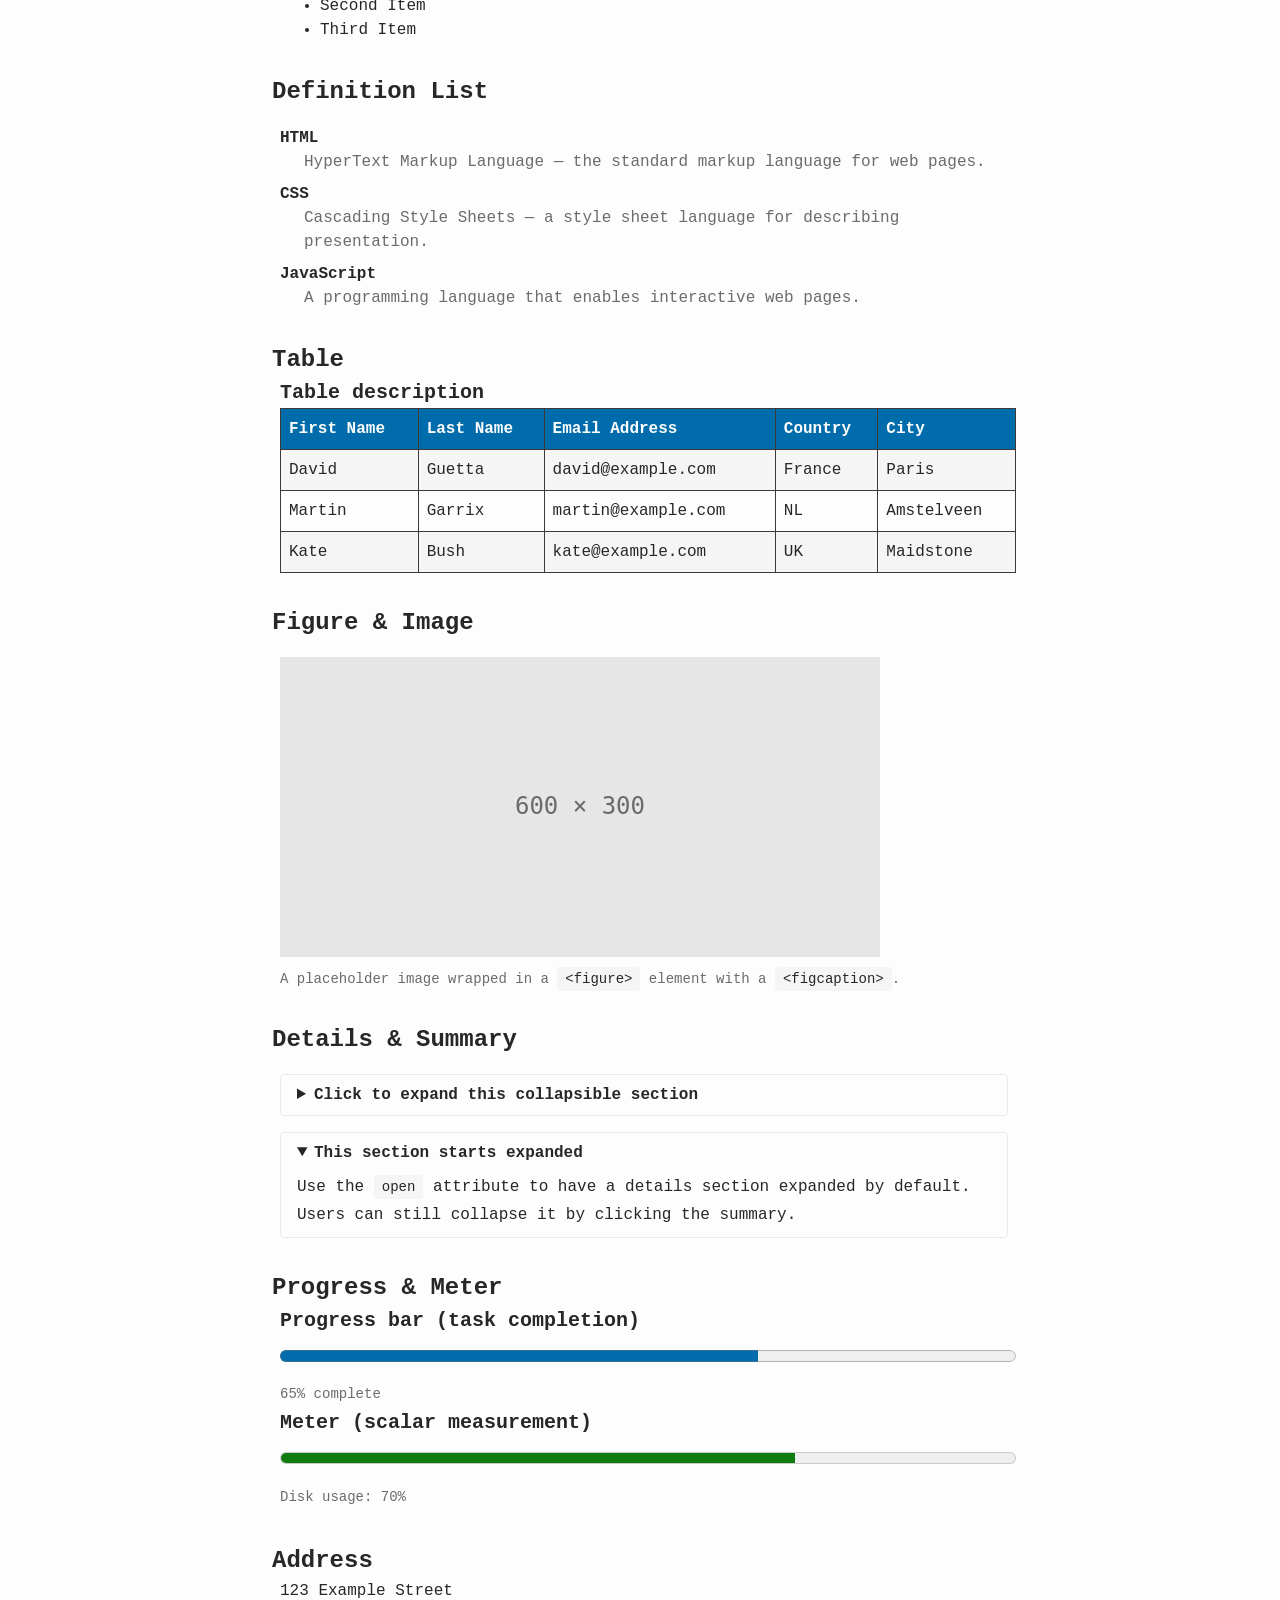
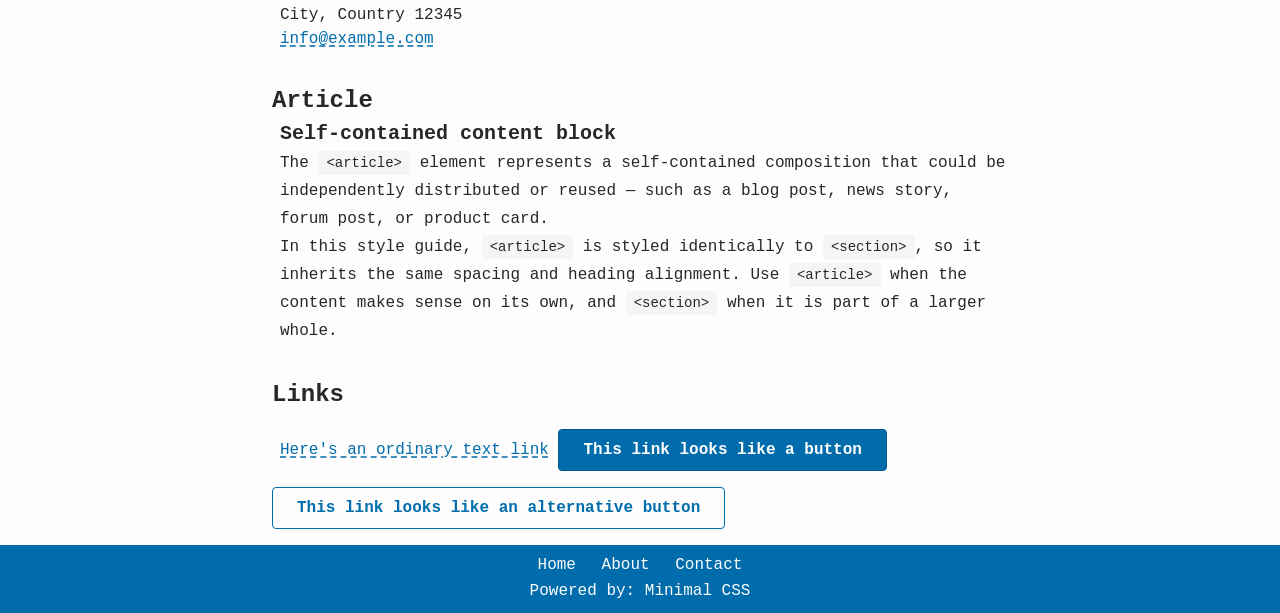
==== commit f090dd36: "Fixed P1 issues from my HTML5 Reviewer Skill" ====
--- a/index.html
+++ b/index.html
@@ -52,7 +52,7 @@
     </header>
 
     <main class="container">
-        <section>
+        <section id="section-style-guide">
             <h1>Style Guide</h1>
             <h2>Minimal CSS for rapid prototyping</h2>
             <p>
@@ -62,7 +62,7 @@
             </p>
         </section>
 
-        <section>
+        <section id="section-headings">
             <h1>Heading Level 1</h1>
             <h2>Heading Level 2</h2>
             <h3>Heading Level 3</h3>
@@ -72,7 +72,7 @@
             <p><small>This is small text, useful for footnotes or fine print.</small></p>
         </section>
 
-        <section>
+        <section id="section-inline-text">
             <h2>Inline Text Elements</h2>
             <p>Use <code>&lt;code&gt;</code> for inline code like <code>var x = 42;</code></p>
             <p>Use <kbd>Ctrl</kbd> + <kbd>S</kbd> to save — the <code>&lt;kbd&gt;</code> tag styles keyboard shortcuts.</p>
@@ -82,7 +82,7 @@
             <p>Use <code>&lt;sup&gt;</code> for superscript like E=mc<sup>2</sup> and <code>&lt;sub&gt;</code> for subscript like H<sub>2</sub>O.</p>
         </section>
 
-        <section>
+        <section id="section-code">
             <h2>Code &amp; Preformatted</h2>
             <h3>Code block</h3>
             <pre><code>&lt;!DOCTYPE html&gt;
@@ -98,7 +98,7 @@
 &lt;/html&gt;</code></pre>
         </section>
 
-        <section>
+        <section id="section-blockquote">
             <h2>Blockquote</h2>
             <blockquote>
                 <p>Good design is as little design as possible. Less, but better, because it
@@ -108,7 +108,7 @@
             </blockquote>
         </section>
 
-        <section>
+        <section id="section-aside">
             <h2>Aside</h2>
             <aside>
                 <p>This is an <code>&lt;aside&gt;</code> element. Use it for tangentially related content,
@@ -116,14 +116,14 @@
             </aside>
         </section>
 
-        <section>
+        <section id="section-horizontal-rule">
             <h2>Horizontal Rule</h2>
             <p>The <code>&lt;hr&gt;</code> element creates a thematic break between content sections.</p>
             <hr>
             <p>Content continues after the horizontal rule.</p>
         </section>
 
-        <section>
+        <section id="section-buttons">
             <h2>Default Buttons</h2>
             <h3>Available button styles</h3>
             <button class="float-right">Button Float Right</button>
@@ -132,7 +132,7 @@
             <button class="button-alt">Alt Button</button>
         </section>
 
-        <section>
+        <section id="section-form">
             <h2>Form</h2>
             <h3>All common form controls</h3>
             <form action="#">
@@ -192,7 +192,7 @@
             </form>
         </section>
 
-        <section>
+        <section id="section-ordered-list">
             <h2>Ordered List</h2>
             <h3>List description</h3>
             <ol>
@@ -202,7 +202,7 @@
             </ol>
         </section>
 
-        <section>
+        <section id="section-unordered-list">
             <h2>Unordered List</h2>
             <h3>List description</h3>
             <ul>
@@ -212,7 +212,7 @@
             </ul>
         </section>
 
-        <section>
+        <section id="section-definition-list">
             <h2>Definition List</h2>
             <dl>
                 <dt>HTML</dt>
@@ -224,7 +224,7 @@
             </dl>
         </section>
 
-        <section>
+        <section id="section-table">
             <h2>Table</h2>
             <h3>Table description</h3>
             <table>
@@ -263,7 +263,7 @@
             </table>
         </section>
 
-        <section>
+        <section id="section-figure">
             <h2>Figure &amp; Image</h2>
             <figure>
                 <img src="placeholder.svg" alt="Placeholder image demonstrating the figure element">
@@ -271,7 +271,7 @@
             </figure>
         </section>
 
-        <section>
+        <section id="section-details">
             <h2>Details &amp; Summary</h2>
             <details>
                 <summary>Click to expand this collapsible section</summary>
@@ -286,7 +286,7 @@
             </details>
         </section>
 
-        <section>
+        <section id="section-progress">
             <h2>Progress &amp; Meter</h2>
             <h3>Progress bar (task completion)</h3>
             <progress value="65" max="100">65%</progress>
@@ -297,7 +297,7 @@
             <p><small>Disk usage: 70%</small></p>
         </section>
 
-        <section>
+        <section id="section-address">
             <h2>Address</h2>
             <address>
                 123 Example Street<br>
@@ -306,7 +306,7 @@
             </address>
         </section>
 
-        <article>
+        <article id="section-article">
             <h2>Article</h2>
             <h3>Self-contained content block</h3>
             <p>The <code>&lt;article&gt;</code> element represents a self-contained composition
@@ -318,7 +318,7 @@
                 and <code>&lt;section&gt;</code> when it is part of a larger whole.</p>
         </article>
 
-        <section>
+        <section id="section-links">
             <h2>Links</h2>
             <a href="https://www.linkedin.com/in/idsachterhof/">Here's an ordinary text link</a>
             <a href="https://www.linkedin.com/in/idsachterhof/" class="button">This link looks like a button</a>
--- a/main.css
+++ b/main.css
@@ -21,7 +21,7 @@
   --color__accent--subtle:       #e6e6e6;
 
   /* ─── Semantic Status Colors ─── */
-  --color__error:                #ff010130;
+  --color__error:                rgba(255, 1, 1, 0.19);
   --color__error--border:        #ff0101;
   --color__warning:              #f59e0b;
   --color__success:              #22c55e;
@@ -57,12 +57,15 @@
   /* ─── Layout ─── */
   --layout__max-width:           768px;
   --layout__padding:             1rem;
+  --layout__breakpoint--mobile:  550px;
 
   /* ─── Components ─── */
   --icon__size:                  1rem;
   --checkbox__size:              1.25rem;
   --indicator__height:           1.5rem;
   --interaction__opacity--hover: 0.85;
+  --textarea__min-height:        6rem;
+  --border__width--focus:        2px;
 
   /* ─── Link Decoration ─── */
   --link__underline--style:      dashed;
@@ -82,7 +85,7 @@
   --color__accent--subtle:       rgba(52, 63, 96, 0.75);
   --border__color:               #3d4663;
   --border__color--strong:       #ab4b08;
-  --color__error:                #ff010140;
+  --color__error:                rgba(255, 1, 1, 0.25);
   --color__error--border:        #ff4444;
 }
 
@@ -157,7 +160,7 @@
 }
 
 nav ul:first-child li{
-    float: left;
+    text-align: left;
 }
 
 nav > * {
@@ -165,17 +168,15 @@
 }
 
 nav ul:last-child {
-    text-align: right;
+  text-align: right;
 }
 
 nav ul {
+  list-style: none;
   margin: 0;
   padding: 0;
 }
 
-nav > * {
-    width: 100%;
-}
 
 nav ul li {
   display: inline;
@@ -426,14 +427,14 @@
 select:focus,
 textarea:focus {
   border-color: var(--color__accent);
-  outline: 2px solid rgba(0, 108, 172, 0.25);
-  outline: 2px solid color-mix(in srgb, var(--color__accent) 25%, transparent);
+  outline: var(--border__width--focus) solid rgba(0, 108, 172, 0.25);
+  outline: var(--border__width--focus) solid color-mix(in srgb, var(--color__accent) 25%, transparent);
   outline-offset: 1px;
 }
 
 textarea {
   line-height: var(--line__height--relaxed);
-  min-height: 6rem;
+  min-height: var(--textarea__min-height);
 }
 
 input[type="checkbox"] {
@@ -619,7 +620,7 @@
    Responsive
    ═══════════════════════════════════════════════ */
 
-@media screen and (max-width: 550px) {
+@media screen and (max-width: 550px) { /* var(--layout__breakpoint--mobile) — CSS vars not supported in media queries */
   button,
   .button {
     width: 100%;
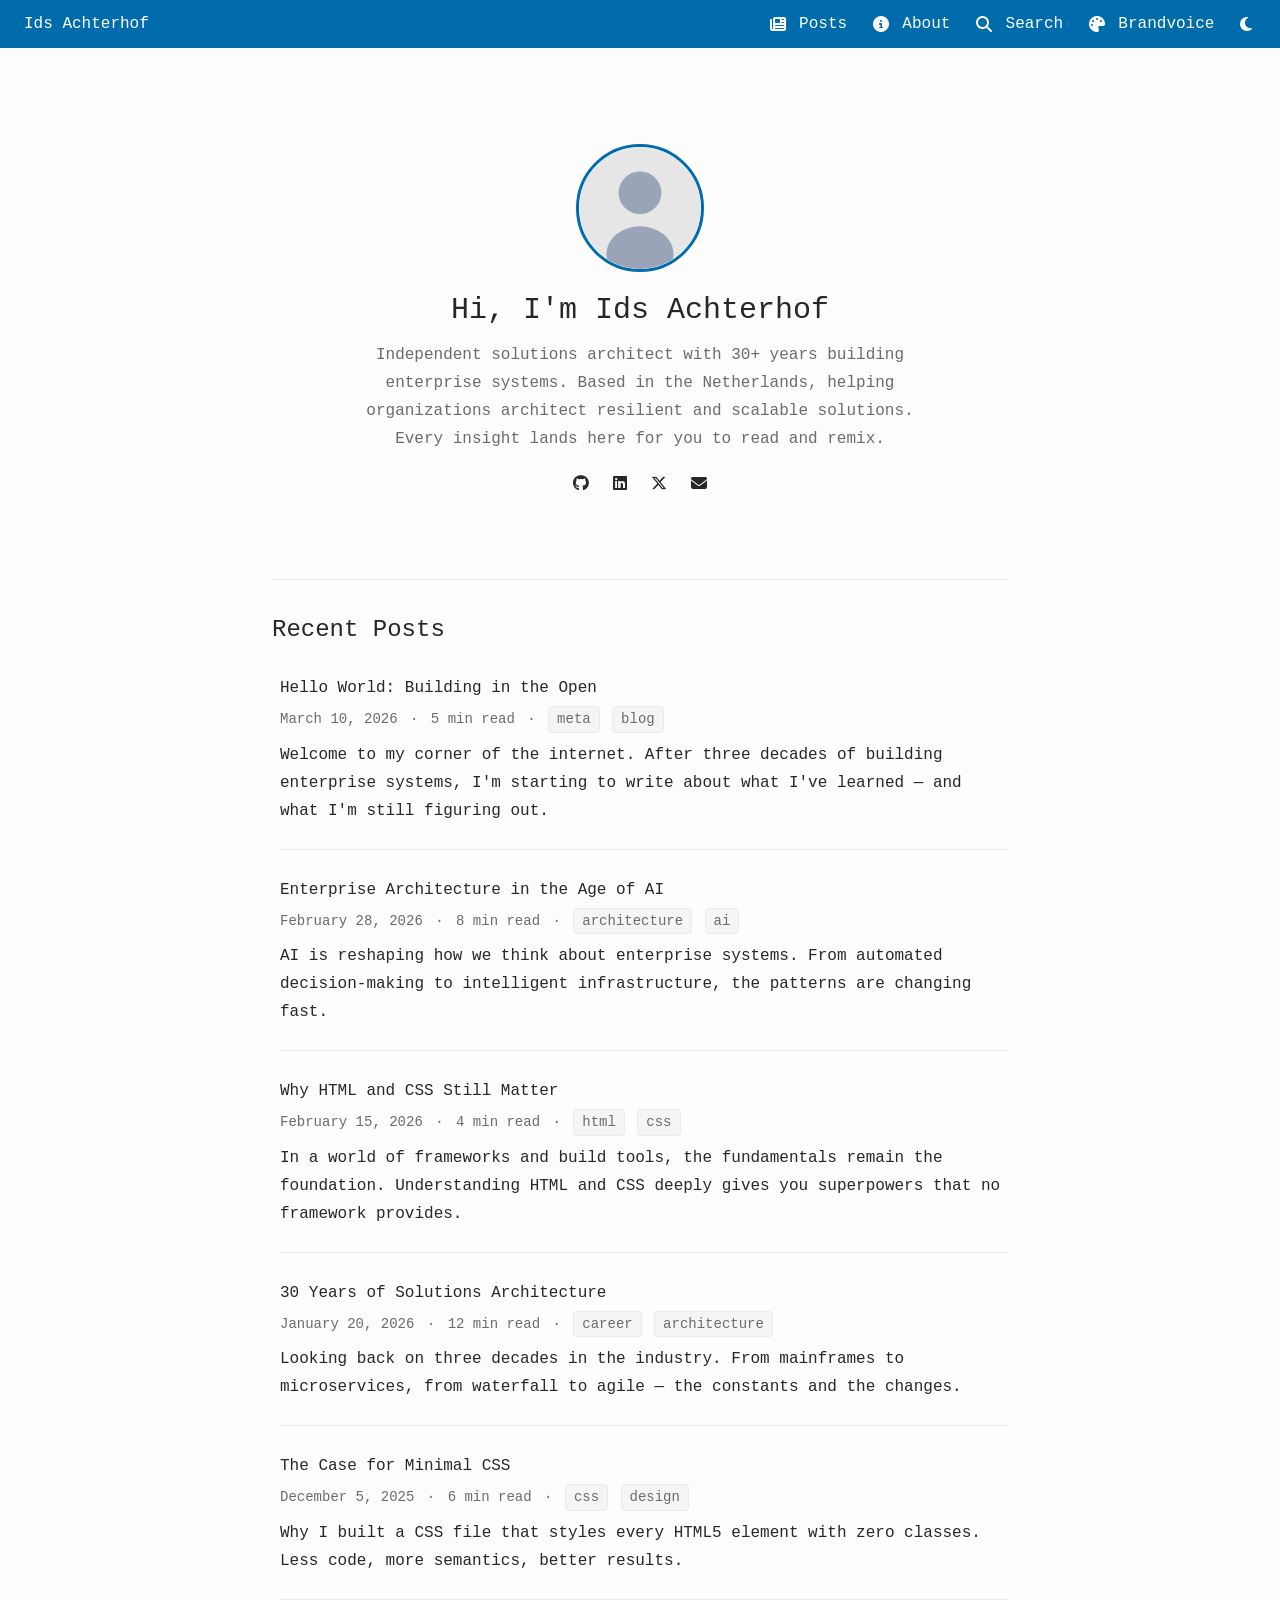
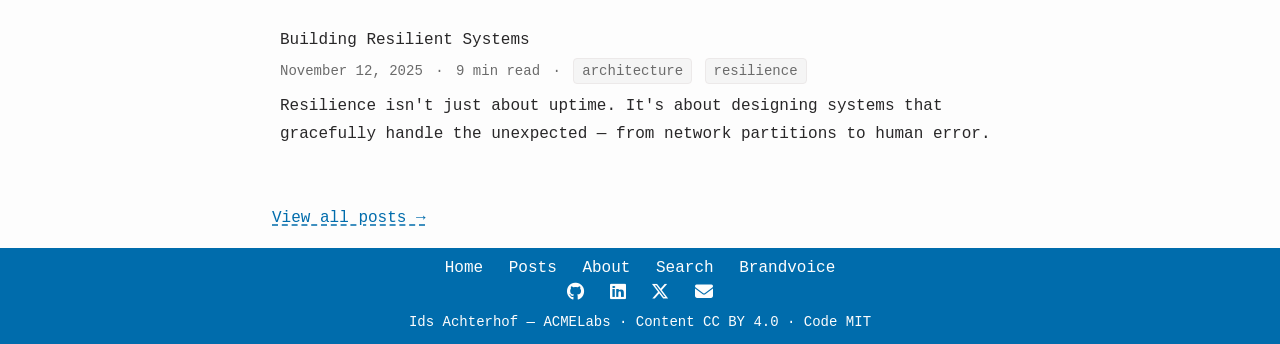
==== commit a381218f: "Created a brandvoice and a skill to apply the brandvoice and tested it." ====
--- a/index.html
+++ b/index.html
@@ -3,11 +3,12 @@
 
 <head>
     <meta charset="utf-8" />
-    <title>CSS Showcase</title>
+    <title>Ids Achterhof — ACMELabs</title>
     <meta name="viewport" content="width=device-width, initial-scale=1" />
-    <meta http-equiv="Content-Security-Policy" content="default-src 'self'; script-src 'self'; style-src 'self' https://cdnjs.cloudflare.com; font-src https://cdnjs.cloudflare.com; img-src 'self'; object-src 'none'; base-uri 'self'; form-action 'self'; frame-ancestors 'none'">
+    <meta name="description" content="Ids Achterhof — Independent solutions architect with 30+ years building enterprise systems. Based in the Netherlands.">
+    <meta name="author" content="Ids Achterhof">
     <link rel="stylesheet" href="https://cdnjs.cloudflare.com/ajax/libs/font-awesome/6.5.1/css/all.min.css" integrity="sha512-DTOQO9RWCH3ppGqcWaEA1BIZOC6xxalwEsw9c2QQeAIftl+Vegovlnee1c9QX4TctnWMn13TZye+giMm8e2LwA==" crossorigin="anonymous" referrerpolicy="no-referrer" />
-    <link rel="stylesheet" type="text/css" media="screen" href="main.css" />
+    <link rel="stylesheet" type="text/css" media="screen" href="brandvoice.css" />
 </head>
 
 <body>
@@ -16,31 +17,15 @@
             <ul>
                 <li>
                     <a href="index.html" aria-current="page">
-                        <i class="fa-solid fa-house"></i>
-                        Home
-                    </a>
-                </li>
-                <li>
-                    <a href="about.html">
-                        <i class="fa-solid fa-circle-info"></i>
-                        About
-                    </a>
-                </li>
-                <li>
-                    <a href="contact.html">
-                        <i class="fa-solid fa-bullhorn"></i>
-                        Contact
+                        Ids Achterhof
                     </a>
                 </li>
             </ul>
-            <span>CSS Showcase</span>
             <ul>
-                <li>
-                    <a href="index.html">
-                        <i class="fa-solid fa-magnifying-glass"></i>
-                        Search
-                    </a>
-                </li>
+                <li><a href="posts.html"><i class="fa-solid fa-newspaper"></i> Posts</a></li>
+                <li><a href="about.html"><i class="fa-solid fa-circle-info"></i> About</a></li>
+                <li><a href="search.html"><i class="fa-solid fa-magnifying-glass"></i> Search</a></li>
+                <li><a href="brandvoice.html"><i class="fa-solid fa-palette"></i> Brandvoice</a></li>
                 <li>
                     <a href="#" data-action="toggle-theme" aria-label="Toggle dark mode">
                         <i class="fa-solid fa-sun icon-sun"></i>
@@ -52,289 +37,133 @@
     </header>
 
     <main class="container">
-        <section id="section-style-guide">
-            <h1>Style Guide</h1>
-            <h2>Minimal CSS for rapid prototyping</h2>
+
+        <section class="hero">
+            <img class="avatar" src="images/avatar.svg" alt="Ids Achterhof" width="128" height="128">
+            <h1>Hi, I'm Ids Achterhof</h1>
             <p>
-                Just add this CSS to your HTML file and it styles every standard HTML5 element.
-                No classes needed for most elements. Structure your page as:
-                html &gt; head &gt; body &gt; main &gt; section &gt; footer
+                Independent solutions architect with 30+ years building enterprise systems.
+                Based in the Netherlands, helping organizations architect resilient and scalable solutions.
+                Every insight lands here for you to read and remix.
             </p>
-        </section>
-
-        <section id="section-headings">
-            <h1>Heading Level 1</h1>
-            <h2>Heading Level 2</h2>
-            <h3>Heading Level 3</h3>
-            <h4>Heading Level 4</h4>
-            <p>This is a standard paragraph with <b>bold text</b>, <i>italic text</i>,
-                and <b><i>bold italic text</i></b> inline.</p>
-            <p><small>This is small text, useful for footnotes or fine print.</small></p>
-        </section>
-
-        <section id="section-inline-text">
-            <h2>Inline Text Elements</h2>
-            <p>Use <code>&lt;code&gt;</code> for inline code like <code>var x = 42;</code></p>
-            <p>Use <kbd>Ctrl</kbd> + <kbd>S</kbd> to save — the <code>&lt;kbd&gt;</code> tag styles keyboard shortcuts.</p>
-            <p>Use <code>&lt;mark&gt;</code> to <mark>highlight important text</mark> in a paragraph.</p>
-            <p>Use <code>&lt;abbr&gt;</code> for abbreviations like <abbr title="Hypertext Markup Language">HTML</abbr> and <abbr title="Cascading Style Sheets">CSS</abbr>.</p>
-            <p>Use <code>&lt;ins&gt;</code> and <code>&lt;del&gt;</code> to show <del>removed content</del> and <ins>added content</ins> in revisions.</p>
-            <p>Use <code>&lt;sup&gt;</code> for superscript like E=mc<sup>2</sup> and <code>&lt;sub&gt;</code> for subscript like H<sub>2</sub>O.</p>
-        </section>
-
-        <section id="section-code">
-            <h2>Code &amp; Preformatted</h2>
-            <h3>Code block</h3>
-            <pre><code>&lt;!DOCTYPE html&gt;
-&lt;html lang="en"&gt;
-  &lt;head&gt;
-    &lt;link rel="stylesheet" href="main.css" /&gt;
-  &lt;/head&gt;
-  &lt;body&gt;
-    &lt;main class="container"&gt;
-      &lt;section&gt;Your content here&lt;/section&gt;
-    &lt;/main&gt;
-  &lt;/body&gt;
-&lt;/html&gt;</code></pre>
-        </section>
-
-        <section id="section-blockquote">
-            <h2>Blockquote</h2>
-            <blockquote>
-                <p>Good design is as little design as possible. Less, but better, because it
-                    concentrates on the essential aspects, and the products are not burdened
-                    with non-essentials.</p>
-                <cite>— Dieter Rams</cite>
-            </blockquote>
-        </section>
-
-        <section id="section-aside">
-            <h2>Aside</h2>
-            <aside>
-                <p>This is an <code>&lt;aside&gt;</code> element. Use it for tangentially related content,
-                    sidebars, callouts, or supplementary information that complements the main content.</p>
-            </aside>
-        </section>
-
-        <section id="section-horizontal-rule">
-            <h2>Horizontal Rule</h2>
-            <p>The <code>&lt;hr&gt;</code> element creates a thematic break between content sections.</p>
-            <hr>
-            <p>Content continues after the horizontal rule.</p>
-        </section>
-
-        <section id="section-buttons">
-            <h2>Default Buttons</h2>
-            <h3>Available button styles</h3>
-            <button class="float-right">Button Float Right</button>
-            <button class="float-right button-alt">Alt Button</button>
-            <button>Default Button</button>
-            <button class="button-alt">Alt Button</button>
-        </section>
-
-        <section id="section-form">
-            <h2>Form</h2>
-            <h3>All common form controls</h3>
-            <form action="#">
-                <label>First Name <span>*</span>
-                    <input type="text" name="firstname" placeholder="Enter your first name here">
-                </label>
-
-                <label>Last Name <span>*</span>
-                    <input type="text" name="lastname" placeholder="Enter your last name here">
-                </label>
-
-                <label>City
-                    <select name="city">
-                        <option value="" selected>Select city...</option>
-                        <option value="1">London</option>
-                        <option value="2">Paris</option>
-                        <option value="3">New York</option>
-                    </select>
-                </label>
-
-                <label>Email Address <span>*</span>
-                    <input type="email" name="email" placeholder="Enter your email address here">
-                </label>
-
-                <label>Validation Error Example
-                    <input type="text" name="invalid-field"
-                        class="form-field-validation-error" value="This field has an error"
-                        placeholder="This shows the error state">
-                </label>
-
-                <label>Description
-                    <textarea name="description" rows="5" placeholder="Use this space to enter a description"></textarea>
-                </label>
-
-                <p>
-                    <label>
-                        <input type="radio" name="preference" value="a" checked>
-                        Option A (radio button)
-                    </label>
-                </p>
-                <p>
-                    <label>
-                        <input type="radio" name="preference" value="b">
-                        Option B (radio button)
-                    </label>
-                </p>
-
-                <button type="submit">Submit</button>
-                <a href="#" class="button button-alt">Cancel</a>
-
-                <p>
-                    <label>
-                        <input type="checkbox" name="join" value="1" checked>
-                        Add me to the mailing list
-                    </label>
-                </p>
-            </form>
-        </section>
-
-        <section id="section-ordered-list">
-            <h2>Ordered List</h2>
-            <h3>List description</h3>
-            <ol>
-                <li>First Item</li>
-                <li>Second Item</li>
-                <li>Third Item</li>
-            </ol>
-        </section>
-
-        <section id="section-unordered-list">
-            <h2>Unordered List</h2>
-            <h3>List description</h3>
-            <ul>
-                <li>First Item</li>
-                <li>Second Item</li>
-                <li>Third Item</li>
+            <ul class="social-links">
+                <li><a href="https://github.com/idsme" aria-label="GitHub"><i class="fa-brands fa-github"></i></a></li>
+                <li><a href="https://www.linkedin.com/in/idsachterhof/" aria-label="LinkedIn"><i class="fa-brands fa-linkedin"></i></a></li>
+                <li><a href="https://x.com/idsmedev" aria-label="X/Twitter"><i class="fa-brands fa-x-twitter"></i></a></li>
+                <li><a href="mailto:idsmedev@gmail.com" aria-label="Email"><i class="fa-solid fa-envelope"></i></a></li>
             </ul>
         </section>
 
-        <section id="section-definition-list">
-            <h2>Definition List</h2>
-            <dl>
-                <dt>HTML</dt>
-                <dd>HyperText Markup Language — the standard markup language for web pages.</dd>
-                <dt>CSS</dt>
-                <dd>Cascading Style Sheets — a style sheet language for describing presentation.</dd>
-                <dt>JavaScript</dt>
-                <dd>A programming language that enables interactive web pages.</dd>
-            </dl>
+        <hr>
+
+        <section class="post-list">
+            <h2>Recent Posts</h2>
+
+            <article>
+                <h3><a href="posts/2026/hello-world.html">Hello World: Building in the Open</a></h3>
+                <p class="post-meta">
+                    <time datetime="2026-03-10">March 10, 2026</time>
+                    <span class="separator">·</span>
+                    <span>5 min read</span>
+                    <span class="separator">·</span>
+                    <a href="#" class="tag">meta</a>
+                    <a href="#" class="tag">blog</a>
+                </p>
+                <p>Welcome to my corner of the internet. After three decades of building enterprise
+                    systems, I'm starting to write about what I've learned — and what I'm still figuring out.</p>
+            </article>
+
+            <article>
+                <h3><a href="#">Enterprise Architecture in the Age of AI</a></h3>
+                <p class="post-meta">
+                    <time datetime="2026-02-28">February 28, 2026</time>
+                    <span class="separator">·</span>
+                    <span>8 min read</span>
+                    <span class="separator">·</span>
+                    <a href="#" class="tag">architecture</a>
+                    <a href="#" class="tag">ai</a>
+                </p>
+                <p>AI is reshaping how we think about enterprise systems. From automated decision-making
+                    to intelligent infrastructure, the patterns are changing fast.</p>
+            </article>
+
+            <article>
+                <h3><a href="#">Why HTML and CSS Still Matter</a></h3>
+                <p class="post-meta">
+                    <time datetime="2026-02-15">February 15, 2026</time>
+                    <span class="separator">·</span>
+                    <span>4 min read</span>
+                    <span class="separator">·</span>
+                    <a href="#" class="tag">html</a>
+                    <a href="#" class="tag">css</a>
+                </p>
+                <p>In a world of frameworks and build tools, the fundamentals remain the foundation.
+                    Understanding HTML and CSS deeply gives you superpowers that no framework provides.</p>
+            </article>
+
+            <article>
+                <h3><a href="#">30 Years of Solutions Architecture</a></h3>
+                <p class="post-meta">
+                    <time datetime="2026-01-20">January 20, 2026</time>
+                    <span class="separator">·</span>
+                    <span>12 min read</span>
+                    <span class="separator">·</span>
+                    <a href="#" class="tag">career</a>
+                    <a href="#" class="tag">architecture</a>
+                </p>
+                <p>Looking back on three decades in the industry. From mainframes to microservices,
+                    from waterfall to agile — the constants and the changes.</p>
+            </article>
+
+            <article>
+                <h3><a href="#">The Case for Minimal CSS</a></h3>
+                <p class="post-meta">
+                    <time datetime="2025-12-05">December 5, 2025</time>
+                    <span class="separator">·</span>
+                    <span>6 min read</span>
+                    <span class="separator">·</span>
+                    <a href="#" class="tag">css</a>
+                    <a href="#" class="tag">design</a>
+                </p>
+                <p>Why I built a CSS file that styles every HTML5 element with zero classes.
+                    Less code, more semantics, better results.</p>
+            </article>
+
+            <article>
+                <h3><a href="#">Building Resilient Systems</a></h3>
+                <p class="post-meta">
+                    <time datetime="2025-11-12">November 12, 2025</time>
+                    <span class="separator">·</span>
+                    <span>9 min read</span>
+                    <span class="separator">·</span>
+                    <a href="#" class="tag">architecture</a>
+                    <a href="#" class="tag">resilience</a>
+                </p>
+                <p>Resilience isn't just about uptime. It's about designing systems that gracefully
+                    handle the unexpected — from network partitions to human error.</p>
+            </article>
+
         </section>
 
-        <section id="section-table">
-            <h2>Table</h2>
-            <h3>Table description</h3>
-            <table>
-                <thead>
-                <tr>
-                    <th>First Name</th>
-                    <th>Last Name</th>
-                    <th>Email Address</th>
-                    <th>Country</th>
-                    <th>City</th>
-                </tr>
-                </thead>
-                <tbody>
-                <tr>
-                    <td>David</td>
-                    <td>Guetta</td>
-                    <td>david@example.com</td>
-                    <td>France</td>
-                    <td>Paris</td>
-                </tr>
-                <tr>
-                    <td>Martin</td>
-                    <td>Garrix</td>
-                    <td>martin@example.com</td>
-                    <td>NL</td>
-                    <td>Amstelveen</td>
-                </tr>
-                <tr>
-                    <td>Kate</td>
-                    <td>Bush</td>
-                    <td>kate@example.com</td>
-                    <td>UK</td>
-                    <td>Maidstone</td>
-                </tr>
-                </tbody>
-            </table>
-        </section>
-
-        <section id="section-figure">
-            <h2>Figure &amp; Image</h2>
-            <figure>
-                <img src="placeholder.svg" alt="Placeholder image demonstrating the figure element">
-                <figcaption>A placeholder image wrapped in a <code>&lt;figure&gt;</code> element with a <code>&lt;figcaption&gt;</code>.</figcaption>
-            </figure>
-        </section>
-
-        <section id="section-details">
-            <h2>Details &amp; Summary</h2>
-            <details>
-                <summary>Click to expand this collapsible section</summary>
-                <p>This content is hidden by default and revealed when the user clicks the summary.
-                    The <code>&lt;details&gt;</code> element is perfect for FAQs, advanced options,
-                    or any content that should be available but not immediately visible.</p>
-            </details>
-            <details open>
-                <summary>This section starts expanded</summary>
-                <p>Use the <code>open</code> attribute to have a details section expanded by default.
-                    Users can still collapse it by clicking the summary.</p>
-            </details>
-        </section>
-
-        <section id="section-progress">
-            <h2>Progress &amp; Meter</h2>
-            <h3>Progress bar (task completion)</h3>
-            <progress value="65" max="100">65%</progress>
-            <p><small>65% complete</small></p>
-
-            <h3>Meter (scalar measurement)</h3>
-            <meter value="0.7" min="0" max="1" low="0.3" high="0.7" optimum="0.8">70%</meter>
-            <p><small>Disk usage: 70%</small></p>
-        </section>
-
-        <section id="section-address">
-            <h2>Address</h2>
-            <address>
-                123 Example Street<br>
-                City, Country 12345<br>
-                <a href="mailto:info@example.com">info@example.com</a>
-            </address>
-        </section>
-
-        <article id="section-article">
-            <h2>Article</h2>
-            <h3>Self-contained content block</h3>
-            <p>The <code>&lt;article&gt;</code> element represents a self-contained composition
-                that could be independently distributed or reused — such as a blog post, news story,
-                forum post, or product card.</p>
-            <p>In this style guide, <code>&lt;article&gt;</code> is styled identically to
-                <code>&lt;section&gt;</code>, so it inherits the same spacing and heading alignment.
-                Use <code>&lt;article&gt;</code> when the content makes sense on its own,
-                and <code>&lt;section&gt;</code> when it is part of a larger whole.</p>
-        </article>
-
-        <section id="section-links">
-            <h2>Links</h2>
-            <a href="https://www.linkedin.com/in/idsachterhof/">Here's an ordinary text link</a>
-            <a href="https://www.linkedin.com/in/idsachterhof/" class="button">This link looks like a button</a>
-            <a href="https://www.linkedin.com/in/idsachterhof/" class="button button-alt">This link looks like an
-                alternative button</a>
-        </section>
+        <p><a href="posts.html">View all posts &rarr;</a></p>
 
     </main>
 
     <footer>
         <ul>
             <li><a href="index.html">Home</a></li>
+            <li><a href="posts.html">Posts</a></li>
             <li><a href="about.html">About</a></li>
-            <li><a href="contact.html">Contact</a></li>
+            <li><a href="search.html">Search</a></li>
+            <li><a href="brandvoice.html">Brandvoice</a></li>
         </ul>
-        <p>Powered by: Minimal CSS</p>
+        <p>
+            <a href="https://github.com/idsme" aria-label="GitHub"><i class="fa-brands fa-github"></i></a>
+            <a href="https://www.linkedin.com/in/idsachterhof/" aria-label="LinkedIn"><i class="fa-brands fa-linkedin"></i></a>
+            <a href="https://x.com/idsmedev" aria-label="X/Twitter"><i class="fa-brands fa-x-twitter"></i></a>
+            <a href="mailto:idsmedev@gmail.com" aria-label="Email"><i class="fa-solid fa-envelope"></i></a>
+        </p>
+        <p><small>Ids Achterhof — ACMELabs · Content CC BY 4.0 · Code MIT</small></p>
     </footer>
 
     <script src="theme-toggle.js"></script>
--- a/brandvoice.css
+++ b/brandvoice.css
@@ -0,0 +1,956 @@
+/* ═══════════════════════════════════════════════════════════════════
+   Design Token API — Change these values to re-theme the entire page
+   Variable naming follows BEM: --block__element--modifier
+   Spacing uses flat scale: --space--size (no element segment)
+   ═══════════════════════════════════════════════════════════════════ */
+
+:root {
+  /* ─── Surface Colors ─── */
+  --color__surface:              #fdfdfd;
+  --color__surface--alt:         #f5f5f5;
+  --color__surface--hover:       #e6e6e6;
+
+  /* ─── Text Colors ─── */
+  --color__text:                 #282728;
+  --color__text--inverse:        #fdfdfd;
+  --color__text--muted:          #6b6b6b;
+
+  /* ─── Accent Colors ─── */
+  --color__accent:               #006cac;
+  --color__accent--hover:        #005a91;
+  --color__accent--subtle:       #e6e6e6;
+
+  /* ─── Semantic Status Colors ─── */
+  --color__error:                rgba(255, 1, 1, 0.19);
+  --color__error--border:        #ff0101;
+  --color__warning:              #f59e0b;
+  --color__success:              #22c55e;
+  --color__info:                 #3b82f6;
+
+  /* ─── Borders ─── */
+  --border__width:               1px;
+  --border__width--accent:       3px;
+  --border__color:               #ece9e9;
+  --border__color--strong:       #3a3a3a;
+  --border__radius:              4px;
+
+  /* ─── Typography ─── */
+  --font__family:                ui-monospace, SFMono-Regular, Menlo, Monaco,
+                                 Consolas, "Liberation Mono", "Courier New", monospace;
+  --font__size--base:            1rem;
+  --font__size--sm:              0.875rem;
+  --font__size--h1:              1.875rem;
+  --font__size--h2:              1.5rem;
+  --font__size--h3:              1.25rem;
+  --font__size--h4:              1.125rem;
+  --line__height:                1.5;
+  --line__height--relaxed:       1.75;
+
+  /* ─── Spacing (4px base grid, flat scale) ─── */
+  --space--xs:                   0.25rem;
+  --space--sm:                   0.5rem;
+  --space--md:                   1rem;
+  --space--lg:                   1.5rem;
+  --space--xl:                   2rem;
+  --space--2xl:                  3rem;
+
+  /* ─── Layout ─── */
+  --layout__max-width:           768px;
+  --layout__padding:             1rem;
+  --layout__breakpoint--mobile:  550px;
+
+  /* ─── Components ─── */
+  --icon__size:                  1rem;
+  --checkbox__size:              1.25rem;
+  --indicator__height:           1.5rem;
+  --interaction__opacity--hover: 0.85;
+  --textarea__min-height:        6rem;
+  --border__width--focus:        2px;
+
+  /* ─── Link Decoration ─── */
+  --link__underline--style:      dashed;
+  --link__underline--offset:     3px;
+}
+
+/* ─── Dark Mode ─── */
+[data-theme="dark"] {
+  --color__surface:              #212737;
+  --color__surface--alt:         #2a3347;
+  --color__surface--hover:       rgba(52, 63, 96, 0.75);
+  --color__text:                 #eaedf3;
+  --color__text--inverse:        #212737;
+  --color__text--muted:          #9ba3b8;
+  --color__accent:               #ff6b01;
+  --color__accent--hover:        #cc5600;
+  --color__accent--subtle:       rgba(52, 63, 96, 0.75);
+  --border__color:               #3d4663;
+  --border__color--strong:       #ab4b08;
+  --color__error:                rgba(255, 1, 1, 0.25);
+  --color__error--border:        #ff4444;
+}
+
+
+/* ═══════════════════════════════════════════════
+   Reset
+   ═══════════════════════════════════════════════ */
+
+* {
+  margin: 0;
+  box-sizing: border-box;
+  font-family: var(--font__family);
+  font-size: var(--font__size--base);
+  font-weight: normal;
+  line-height: var(--line__height);
+  color: var(--color__text);
+}
+
+
+/* ═══════════════════════════════════════════════
+   Page Structure
+   ═══════════════════════════════════════════════ */
+
+body {
+  background-color: var(--color__surface);
+  padding-top: var(--space--2xl);
+}
+
+body > *:not(header):not(footer):not(aside) {
+  margin-left: var(--space--md);
+}
+
+main > *:not(:first-child) {
+  margin-top: var(--space--xl);
+}
+
+section > *:not(h1):not(h2),
+article > *:not(h1):not(h2) {
+  margin-left: var(--space--sm);
+}
+
+.container {
+  width: 90%;
+  max-width: var(--layout__max-width);
+  margin: var(--space--xl) auto 0 auto;
+  padding: var(--layout__padding);
+}
+
+
+/* ═══════════════════════════════════════════════
+   Header & Navigation
+   ═══════════════════════════════════════════════ */
+
+header {
+  position: fixed;
+  top: 0;
+  width: 100%;
+  padding: var(--space--sm) var(--space--md);
+  background-color: var(--color__accent);
+  z-index: 10;
+}
+
+header,
+header * {
+  color: var(--color__text--inverse);
+}
+
+nav {
+  display: flex;
+  justify-content: space-between;
+  align-items: center;
+}
+
+nav ul:first-child li{
+    text-align: left;
+}
+
+nav > * {
+    text-align: center;
+}
+
+nav ul:last-child {
+  text-align: right;
+}
+
+nav ul {
+  list-style: none;
+  margin: 0;
+  padding: 0;
+}
+
+
+nav ul li {
+  display: inline;
+}
+
+nav i {
+  display: inline-block;
+  vertical-align: middle;
+  margin-right: var(--space--xs);
+}
+
+nav a {
+  color: inherit;
+  text-decoration: none;
+  padding: var(--space--xs) var(--space--sm);
+  vertical-align: middle;
+  display: inline-block;
+}
+
+nav a:hover {
+  text-decoration: wavy underline;
+  opacity: var(--interaction__opacity--hover);
+  color: var(--color__text--inverse);
+}
+
+nav a:visited {
+  color: var(--color__text--inverse);
+}
+
+/* Theme toggle: show sun in dark mode, moon in light mode */
+[data-theme="light"] .icon-sun { display: none; }
+[data-theme="dark"] .icon-moon { display: none; }
+[data-theme="dark"] .icon-sun { display: inline; }
+
+
+/* ═══════════════════════════════════════════════
+   Footer
+   ═══════════════════════════════════════════════ */
+
+body > footer {
+  background-color: var(--color__accent);
+  padding: var(--space--sm) 0;
+  text-align: center;
+}
+
+body > footer,
+body > footer * {
+  color: var(--color__text--inverse);
+}
+
+body > footer ul {
+  list-style: none;
+  margin: 0;
+  padding: 0;
+}
+
+body > footer ul li {
+  display: inline-block;
+  margin: 0 var(--space--sm);
+}
+
+body > footer a {
+  color: inherit;
+  text-decoration: none;
+}
+
+body > footer a:hover {
+  text-decoration: underline;
+  opacity: var(--interaction__opacity--hover);
+  color: inherit;
+}
+
+
+/* ═══════════════════════════════════════════════
+   Typography
+   ═══════════════════════════════════════════════ */
+
+h1 { font-size: var(--font__size--h1); margin-bottom: var(--space--xs); }
+h2 { font-size: var(--font__size--h2); }
+h3 { font-size: var(--font__size--h3); }
+h4 { font-size: var(--font__size--h4); }
+
+p {
+  line-height: var(--line__height--relaxed);
+}
+
+small {
+  font-size: var(--font__size--sm);
+  color: var(--color__text--muted);
+}
+
+mark {
+  background-color: color-mix(in srgb, var(--color__warning) 40%, transparent);
+  padding: 0 var(--space--xs);
+  border-radius: var(--border__radius);
+}
+
+ins {
+  text-decoration: none;
+  background-color: color-mix(in srgb, var(--color__success) 25%, transparent);
+  padding: 0 var(--space--xs);
+}
+
+del {
+  background-color: var(--color__error);
+  padding: 0 var(--space--xs);
+}
+
+abbr[title] {
+  text-decoration: underline dotted;
+  text-underline-offset: var(--link__underline--offset);
+  cursor: help;
+}
+
+sup, sub {
+  font-size: var(--font__size--sm);
+}
+
+address {
+  font-style: normal;
+}
+
+
+/* ═══════════════════════════════════════════════
+   Code & Preformatted
+   ═══════════════════════════════════════════════ */
+
+code {
+  background-color: var(--color__surface--alt);
+  padding: var(--space--xs) var(--space--sm);
+  border-radius: var(--border__radius);
+  font-size: var(--font__size--sm);
+}
+
+pre {
+  background-color: var(--color__surface--alt);
+  padding: var(--space--md);
+  border-radius: var(--border__radius);
+  border: var(--border__width) solid var(--border__color);
+  overflow-x: auto;
+}
+
+pre code {
+  background: none;
+  padding: 0;
+}
+
+kbd {
+  background-color: var(--color__surface--alt);
+  border: var(--border__width) solid var(--border__color--strong);
+  border-radius: var(--border__radius);
+  padding: var(--space--xs) var(--space--sm);
+  font-size: var(--font__size--sm);
+}
+
+
+/* ═══════════════════════════════════════════════
+   Links
+   ═══════════════════════════════════════════════ */
+
+a,
+a:visited {
+  color: var(--color__accent);
+  text-decoration: underline var(--link__underline--style);
+  text-underline-offset: var(--link__underline--offset);
+}
+
+a:hover {
+  color: var(--color__accent--hover);
+}
+
+
+/* ═══════════════════════════════════════════════
+   Blockquote & Aside
+   ═══════════════════════════════════════════════ */
+
+blockquote {
+  border-left: var(--border__width--accent) solid var(--color__info);
+  margin: var(--space--md) 0;
+  padding: var(--space--sm) var(--space--lg);
+  background-color: var(--color__surface--alt);
+}
+
+blockquote p {
+  font-style: italic;
+}
+
+aside {
+  background-color: var(--color__accent--subtle);
+  border-left: var(--border__width--accent) solid var(--color__accent);
+  padding: var(--space--md) var(--space--lg);
+  margin: var(--space--md) 0;
+  border-radius: var(--border__radius);
+}
+
+
+/* ═══════════════════════════════════════════════
+   Horizontal Rule
+   ═══════════════════════════════════════════════ */
+
+hr {
+  border: none;
+  border-top: var(--border__width) solid var(--border__color);
+  margin: var(--space--xl) 0;
+}
+
+
+/* ═══════════════════════════════════════════════
+   Forms
+   ═══════════════════════════════════════════════ */
+
+label {
+  display: block;
+  margin: var(--space--lg) 0 var(--space--xs) 0;
+  font-weight: bold;
+}
+
+label span {
+  color: var(--color__accent);
+}
+
+label:has(> input[type="checkbox"]),
+label:has(> input[type="radio"]) {
+  display: inline;
+  margin: 0;
+  font-weight: normal;
+}
+
+input[type="text"],
+input[type="number"],
+input[type="email"],
+input[type="password"],
+select,
+textarea {
+  width: 100%;
+  padding: var(--space--sm);
+  font-size: var(--font__size--base);
+  border: var(--border__width) solid var(--border__color);
+  border-radius: var(--border__radius);
+  background-color: var(--color__surface);
+  color: var(--color__text);
+}
+
+input[type="text"]:focus,
+input[type="number"]:focus,
+input[type="email"]:focus,
+input[type="password"]:focus,
+select:focus,
+textarea:focus {
+  border-color: var(--color__accent);
+  outline: var(--border__width--focus) solid rgba(0, 108, 172, 0.25);
+  outline: var(--border__width--focus) solid color-mix(in srgb, var(--color__accent) 25%, transparent);
+  outline-offset: 1px;
+}
+
+textarea {
+  line-height: var(--line__height--relaxed);
+  min-height: var(--textarea__min-height);
+}
+
+input[type="checkbox"] {
+  width: var(--checkbox__size);
+  height: var(--checkbox__size);
+  margin-right: var(--space--sm);
+  vertical-align: middle;
+  accent-color: var(--color__accent);
+}
+
+input[type="radio"] {
+  margin-right: var(--space--sm);
+  vertical-align: middle;
+  accent-color: var(--color__accent);
+}
+
+
+/* ═══════════════════════════════════════════════
+   Buttons
+   ═══════════════════════════════════════════════ */
+
+button,
+.button {
+  display: inline-block;
+  background-color: var(--color__accent);
+  color: var(--color__text--inverse);
+  border: var(--border__width) solid var(--color__accent--hover);
+  border-radius: var(--border__radius);
+  padding: var(--space--sm) var(--space--lg);
+  font-size: var(--font__size--base);
+  font-weight: bold;
+  cursor: pointer;
+  text-decoration: none;
+  margin: var(--space--md) var(--space--xs) 0 0;
+}
+
+button:hover,
+.button:hover {
+  background-color: var(--color__accent--hover);
+}
+
+.button-alt {
+  background-color: transparent;
+  color: var(--color__accent);
+  border-color: var(--color__accent);
+}
+
+.button-alt:hover {
+  background-color: transparent;
+  color: var(--color__accent--hover);
+  border-color: var(--color__accent--hover);
+}
+
+.float-right {
+  float: right;
+}
+
+
+/* ═══════════════════════════════════════════════
+   Tables
+   ═══════════════════════════════════════════════ */
+
+table {
+  border-collapse: collapse;
+  width: 100%;
+}
+
+thead {
+  background-color: var(--color__accent);
+}
+
+thead th {
+  color: var(--color__text--inverse);
+}
+
+th,
+td {
+  border: var(--border__width) solid var(--border__color--strong);
+  padding: var(--space--sm);
+  text-align: left;
+}
+
+tbody tr:nth-child(odd) {
+  background-color: var(--color__surface--alt);
+}
+
+tbody tr:hover {
+  background-color: var(--color__surface--hover);
+}
+
+
+/* ═══════════════════════════════════════════════
+   Definition Lists
+   ═══════════════════════════════════════════════ */
+
+dl {
+  margin: var(--space--md) 0;
+}
+
+dt {
+  font-weight: bold;
+  margin-top: var(--space--sm);
+}
+
+dd {
+  margin-left: var(--space--lg);
+  color: var(--color__text--muted);
+}
+
+
+/* ═══════════════════════════════════════════════
+   Media
+   ═══════════════════════════════════════════════ */
+
+figure {
+  margin: var(--space--md) 0;
+}
+
+figcaption {
+  font-size: var(--font__size--sm);
+  color: var(--color__text--muted);
+  margin-top: var(--space--xs);
+}
+
+img {
+  max-width: 100%;
+  height: auto;
+}
+
+
+/* ═══════════════════════════════════════════════
+   Details & Summary
+   ═══════════════════════════════════════════════ */
+
+details {
+  border: var(--border__width) solid var(--border__color);
+  border-radius: var(--border__radius);
+  padding: var(--space--sm) var(--space--md);
+  margin: var(--space--md) 0;
+}
+
+summary {
+  font-weight: bold;
+  cursor: pointer;
+}
+
+details[open] summary {
+  margin-bottom: var(--space--sm);
+}
+
+
+/* ═══════════════════════════════════════════════
+   Progress & Meter
+   ═══════════════════════════════════════════════ */
+
+progress {
+  width: 100%;
+  height: var(--indicator__height);
+  accent-color: var(--color__accent);
+  margin: var(--space--sm) 0;
+}
+
+meter {
+  width: 100%;
+  height: var(--indicator__height);
+  margin: var(--space--sm) 0;
+}
+
+
+/* ═══════════════════════════════════════════════
+   Validation
+   ═══════════════════════════════════════════════ */
+
+input.form-field-validation-error,
+select.form-field-validation-error,
+textarea.form-field-validation-error {
+  border-color: var(--color__error--border);
+  background-color: var(--color__error);
+}
+
+
+/* ═══════════════════════════════════════════════
+   Responsive
+   ═══════════════════════════════════════════════ */
+
+@media screen and (max-width: 550px) { /* var(--layout__breakpoint--mobile) — CSS vars not supported in media queries */
+  button,
+  .button {
+    width: 100%;
+    display: block;
+  }
+
+  nav ul:last-child li a span,
+  nav ul:last-child li a .fa-newspaper + span {
+    display: none;
+  }
+}
+
+
+/* ═══════════════════════════════════════════════
+   Blog: Hero Section
+   ═══════════════════════════════════════════════ */
+
+.hero {
+  text-align: center;
+  padding: var(--space--2xl) 0 var(--space--xl);
+}
+
+.hero img.avatar {
+  width: 8rem;
+  height: 8rem;
+  border-radius: 50%;
+  border: var(--border__width--accent) solid var(--color__accent);
+  margin-bottom: var(--space--md);
+  display: block;
+  margin-left: auto;
+  margin-right: auto;
+}
+
+.hero h1 {
+  margin-bottom: var(--space--sm);
+}
+
+.hero > p {
+  color: var(--color__text--muted);
+  max-width: 36rem;
+  margin: 0 auto var(--space--md);
+  margin-left: auto;
+}
+
+
+/* ═══════════════════════════════════════════════
+   Blog: Social Links
+   ═══════════════════════════════════════════════ */
+
+.social-links {
+  display: flex;
+  justify-content: center;
+  gap: var(--space--lg);
+  list-style: none;
+  padding: 0;
+  margin: var(--space--md) 0;
+}
+
+.social-links a {
+  color: var(--color__text--muted);
+  text-decoration: none;
+  font-size: 1.25rem;
+}
+
+.social-links a:hover {
+  color: var(--color__accent);
+}
+
+footer .social-links {
+  display: inline;
+}
+
+footer p a i.fa-brands,
+footer p a i.fa-solid {
+  margin: 0 var(--space--sm);
+  font-size: 1.125rem;
+}
+
+
+/* ═══════════════════════════════════════════════
+   Blog: Post List
+   ═══════════════════════════════════════════════ */
+
+.post-list article {
+  border-bottom: var(--border__width) solid var(--border__color);
+  padding: var(--space--lg) 0;
+}
+
+.post-list article:last-child {
+  border-bottom: none;
+}
+
+.post-list article h3 {
+  margin-bottom: var(--space--xs);
+  margin-left: 0;
+}
+
+.post-list article h3 a {
+  text-decoration: none;
+  color: var(--color__text);
+}
+
+.post-list article h3 a:hover {
+  color: var(--color__accent);
+  text-decoration: underline dashed;
+  text-underline-offset: var(--link__underline--offset);
+}
+
+.post-list article > p {
+  margin-left: 0;
+}
+
+
+/* ═══════════════════════════════════════════════
+   Blog: Post Meta
+   ═══════════════════════════════════════════════ */
+
+.post-meta {
+  font-size: var(--font__size--sm);
+  color: var(--color__text--muted);
+  margin-bottom: var(--space--sm);
+  margin-left: 0;
+}
+
+.post-meta * {
+  font-size: var(--font__size--sm);
+  color: var(--color__text--muted);
+}
+
+.post-meta time {
+  color: var(--color__text--muted);
+}
+
+.post-meta .separator {
+  margin: 0 var(--space--xs);
+}
+
+
+/* ═══════════════════════════════════════════════
+   Blog: Tags
+   ═══════════════════════════════════════════════ */
+
+.tag {
+  display: inline-block;
+  background-color: var(--color__surface--alt);
+  border: var(--border__width) solid var(--border__color);
+  padding: 0 var(--space--sm);
+  border-radius: var(--border__radius);
+  font-size: var(--font__size--sm);
+  text-decoration: none;
+  color: var(--color__text--muted);
+  margin-right: var(--space--xs);
+  line-height: 1.75;
+}
+
+a.tag,
+a.tag:visited {
+  color: var(--color__text--muted);
+  text-decoration: none;
+}
+
+a.tag:hover {
+  background-color: var(--color__surface--hover);
+  color: var(--color__accent);
+  border-color: var(--color__accent);
+}
+
+
+/* ═══════════════════════════════════════════════
+   Blog: Post Content
+   ═══════════════════════════════════════════════ */
+
+.post-content {
+  line-height: var(--line__height--relaxed);
+}
+
+.post-content > * + * {
+  margin-top: var(--space--md);
+}
+
+.post-content h2 {
+  margin-top: var(--space--2xl);
+}
+
+.post-content h3 {
+  margin-top: var(--space--xl);
+}
+
+.post-content ul,
+.post-content ol {
+  margin-left: var(--space--lg);
+}
+
+
+/* ═══════════════════════════════════════════════
+   Blog: Post Header
+   ═══════════════════════════════════════════════ */
+
+.post-header {
+  margin-bottom: var(--space--xl);
+  padding-bottom: var(--space--lg);
+  border-bottom: var(--border__width) solid var(--border__color);
+}
+
+.post-header h1 {
+  margin-bottom: var(--space--sm);
+}
+
+
+/* ═══════════════════════════════════════════════
+   Blog: Share Links
+   ═══════════════════════════════════════════════ */
+
+.share-links {
+  padding: var(--space--lg) 0;
+}
+
+.share-links ul {
+  list-style: none;
+  padding: 0;
+  display: flex;
+  flex-wrap: wrap;
+  gap: var(--space--sm);
+}
+
+.share-links a {
+  display: inline-block;
+  padding: var(--space--xs) var(--space--sm);
+  background-color: var(--color__surface--alt);
+  border: var(--border__width) solid var(--border__color);
+  border-radius: var(--border__radius);
+  text-decoration: none;
+  font-size: var(--font__size--sm);
+  color: var(--color__text--muted);
+}
+
+.share-links a:hover {
+  background-color: var(--color__surface--hover);
+  color: var(--color__accent);
+  border-color: var(--color__accent);
+}
+
+.share-links a i {
+  margin-right: var(--space--xs);
+}
+
+
+/* ═══════════════════════════════════════════════
+   Blog: Post Navigation
+   ═══════════════════════════════════════════════ */
+
+.post-nav {
+  display: flex;
+  justify-content: space-between;
+  padding: var(--space--lg) 0;
+  border-top: var(--border__width) solid var(--border__color);
+}
+
+.post-nav a {
+  text-decoration: none;
+}
+
+.post-nav a:hover {
+  text-decoration: underline dashed;
+  text-underline-offset: var(--link__underline--offset);
+}
+
+
+/* ═══════════════════════════════════════════════
+   Blog: Profile / About
+   ═══════════════════════════════════════════════ */
+
+.profile-photo {
+  text-align: center;
+  margin: var(--space--xl) 0;
+}
+
+.profile-photo img {
+  max-width: 16rem;
+  border-radius: var(--border__radius);
+}
+
+
+/* ═══════════════════════════════════════════════
+   Blog: Archive
+   ═══════════════════════════════════════════════ */
+
+.archive-year {
+  margin-top: var(--space--2xl);
+}
+
+.archive-year > h2 {
+  border-bottom: var(--border__width) solid var(--border__color);
+  padding-bottom: var(--space--sm);
+}
+
+
+/* ═══════════════════════════════════════════════
+   Blog: Search
+   ═══════════════════════════════════════════════ */
+
+input[type="search"] {
+  width: 100%;
+  padding: var(--space--sm) var(--space--md);
+  font-size: var(--font__size--h3);
+  border: var(--border__width) solid var(--border__color);
+  border-radius: var(--border__radius);
+  background-color: var(--color__surface);
+  color: var(--color__text);
+}
+
+input[type="search"]:focus {
+  border-color: var(--color__accent);
+  outline: var(--border__width--focus) solid color-mix(in srgb, var(--color__accent) 25%, transparent);
+  outline-offset: 1px;
+}
+
+.search-hint {
+  text-align: center;
+  color: var(--color__text--muted);
+}
+
+.visually-hidden {
+  position: absolute;
+  width: 1px;
+  height: 1px;
+  padding: 0;
+  margin: -1px;
+  overflow: hidden;
+  clip: rect(0, 0, 0, 0);
+  white-space: nowrap;
+  border: 0;
+}
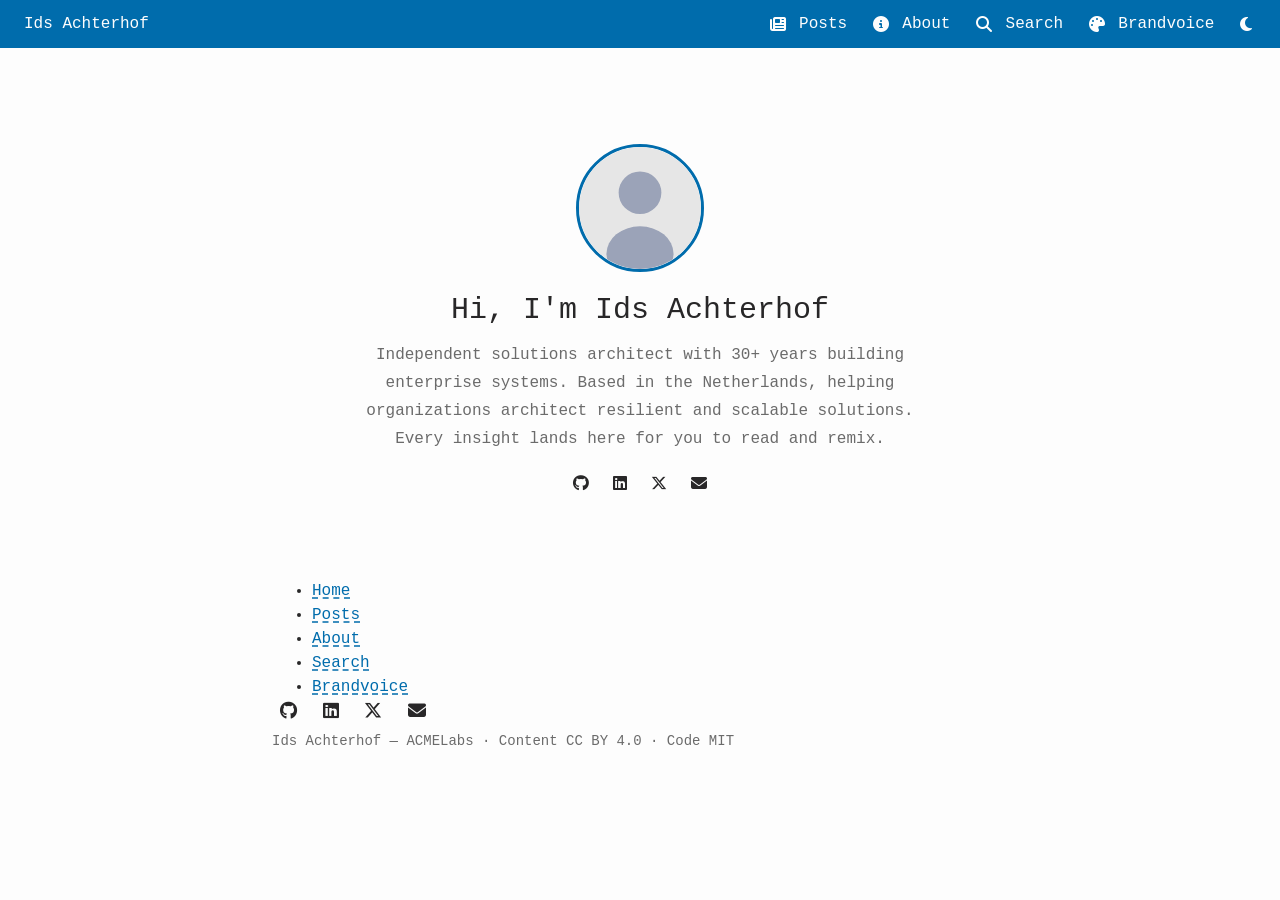
==== commit 9ab7b703: "Fixed broken *.css and *.html links all files." ====
--- a/index.html
+++ b/index.html
@@ -8,6 +8,7 @@
     <meta name="description" content="Ids Achterhof — Independent solutions architect with 30+ years building enterprise systems. Based in the Netherlands.">
     <meta name="author" content="Ids Achterhof">
     <link rel="stylesheet" href="https://cdnjs.cloudflare.com/ajax/libs/font-awesome/6.5.1/css/all.min.css" integrity="sha512-DTOQO9RWCH3ppGqcWaEA1BIZOC6xxalwEsw9c2QQeAIftl+Vegovlnee1c9QX4TctnWMn13TZye+giMm8e2LwA==" crossorigin="anonymous" referrerpolicy="no-referrer" />
+    <link rel="stylesheet" type="text/css" media="screen" href="acmelabs_brandvoice_theming.css" />
     <link rel="stylesheet" type="text/css" media="screen" href="brandvoice.css" />
 </head>
 
@@ -54,101 +55,6 @@
             </ul>
         </section>
 
-        <hr>
-
-        <section class="post-list">
-            <h2>Recent Posts</h2>
-
-            <article>
-                <h3><a href="posts/2026/hello-world.html">Hello World: Building in the Open</a></h3>
-                <p class="post-meta">
-                    <time datetime="2026-03-10">March 10, 2026</time>
-                    <span class="separator">·</span>
-                    <span>5 min read</span>
-                    <span class="separator">·</span>
-                    <a href="#" class="tag">meta</a>
-                    <a href="#" class="tag">blog</a>
-                </p>
-                <p>Welcome to my corner of the internet. After three decades of building enterprise
-                    systems, I'm starting to write about what I've learned — and what I'm still figuring out.</p>
-            </article>
-
-            <article>
-                <h3><a href="#">Enterprise Architecture in the Age of AI</a></h3>
-                <p class="post-meta">
-                    <time datetime="2026-02-28">February 28, 2026</time>
-                    <span class="separator">·</span>
-                    <span>8 min read</span>
-                    <span class="separator">·</span>
-                    <a href="#" class="tag">architecture</a>
-                    <a href="#" class="tag">ai</a>
-                </p>
-                <p>AI is reshaping how we think about enterprise systems. From automated decision-making
-                    to intelligent infrastructure, the patterns are changing fast.</p>
-            </article>
-
-            <article>
-                <h3><a href="#">Why HTML and CSS Still Matter</a></h3>
-                <p class="post-meta">
-                    <time datetime="2026-02-15">February 15, 2026</time>
-                    <span class="separator">·</span>
-                    <span>4 min read</span>
-                    <span class="separator">·</span>
-                    <a href="#" class="tag">html</a>
-                    <a href="#" class="tag">css</a>
-                </p>
-                <p>In a world of frameworks and build tools, the fundamentals remain the foundation.
-                    Understanding HTML and CSS deeply gives you superpowers that no framework provides.</p>
-            </article>
-
-            <article>
-                <h3><a href="#">30 Years of Solutions Architecture</a></h3>
-                <p class="post-meta">
-                    <time datetime="2026-01-20">January 20, 2026</time>
-                    <span class="separator">·</span>
-                    <span>12 min read</span>
-                    <span class="separator">·</span>
-                    <a href="#" class="tag">career</a>
-                    <a href="#" class="tag">architecture</a>
-                </p>
-                <p>Looking back on three decades in the industry. From mainframes to microservices,
-                    from waterfall to agile — the constants and the changes.</p>
-            </article>
-
-            <article>
-                <h3><a href="#">The Case for Minimal CSS</a></h3>
-                <p class="post-meta">
-                    <time datetime="2025-12-05">December 5, 2025</time>
-                    <span class="separator">·</span>
-                    <span>6 min read</span>
-                    <span class="separator">·</span>
-                    <a href="#" class="tag">css</a>
-                    <a href="#" class="tag">design</a>
-                </p>
-                <p>Why I built a CSS file that styles every HTML5 element with zero classes.
-                    Less code, more semantics, better results.</p>
-            </article>
-
-            <article>
-                <h3><a href="#">Building Resilient Systems</a></h3>
-                <p class="post-meta">
-                    <time datetime="2025-11-12">November 12, 2025</time>
-                    <span class="separator">·</span>
-                    <span>9 min read</span>
-                    <span class="separator">·</span>
-                    <a href="#" class="tag">architecture</a>
-                    <a href="#" class="tag">resilience</a>
-                </p>
-                <p>Resilience isn't just about uptime. It's about designing systems that gracefully
-                    handle the unexpected — from network partitions to human error.</p>
-            </article>
-
-        </section>
-
-        <p><a href="posts.html">View all posts &rarr;</a></p>
-
-    </main>
-
     <footer>
         <ul>
             <li><a href="index.html">Home</a></li>
--- a/acmelabs_brandvoice_theming.css
+++ b/acmelabs_brandvoice_theming.css
@@ -0,0 +1,90 @@
+/* ═══════════════════════════════════════════════════════════════════
+   Design Token API — Change these values to re-theme the entire page
+   Variable naming follows BEM: --block__element--modifier
+   Spacing uses flat scale: --space--size (no element segment)
+   ═══════════════════════════════════════════════════════════════════ */
+
+:root {
+  /* ─── Surface Colors ─── */
+  --color__surface:              #fdfdfd;
+  --color__surface--alt:         #f5f5f5;
+  --color__surface--hover:       #e6e6e6;
+
+  /* ─── Text Colors ─── */
+  --color__text:                 #282728;
+  --color__text--inverse:        #fdfdfd;
+  --color__text--muted:          #6b6b6b;
+
+  /* ─── Accent Colors ─── */
+  --color__accent:               #006cac;
+  --color__accent--hover:        #005a91;
+  --color__accent--subtle:       #e6e6e6;
+
+  /* ─── Semantic Status Colors ─── */
+  --color__error:                rgba(255, 1, 1, 0.19);
+  --color__error--border:        #ff0101;
+  --color__warning:              #f59e0b;
+  --color__success:              #22c55e;
+  --color__info:                 #3b82f6;
+
+  /* ─── Borders ─── */
+  --border__width:               1px;
+  --border__width--accent:       3px;
+  --border__color:               #ece9e9;
+  --border__color--strong:       #3a3a3a;
+  --border__radius:              4px;
+
+  /* ─── Typography ─── */
+  --font__family:                ui-monospace, SFMono-Regular, Menlo, Monaco,
+                                 Consolas, "Liberation Mono", "Courier New", monospace;
+  --font__size--base:            1rem;
+  --font__size--sm:              0.875rem;
+  --font__size--h1:              1.875rem;
+  --font__size--h2:              1.5rem;
+  --font__size--h3:              1.25rem;
+  --font__size--h4:              1.125rem;
+  --line__height:                1.5;
+  --line__height--relaxed:       1.75;
+
+  /* ─── Spacing (4px base grid, flat scale) ─── */
+  --space--xs:                   0.25rem;
+  --space--sm:                   0.5rem;
+  --space--md:                   1rem;
+  --space--lg:                   1.5rem;
+  --space--xl:                   2rem;
+  --space--2xl:                  3rem;
+
+  /* ─── Layout ─── */
+  --layout__max-width:           768px;
+  --layout__padding:             1rem;
+  --layout__breakpoint--mobile:  550px;
+
+  /* ─── Components ─── */
+  --icon__size:                  1rem;
+  --checkbox__size:              1.25rem;
+  --indicator__height:           1.5rem;
+  --interaction__opacity--hover: 0.85;
+  --textarea__min-height:        6rem;
+  --border__width--focus:        2px;
+
+  /* ─── Link Decoration ─── */
+  --link__underline--style:      dashed;
+  --link__underline--offset:     3px;
+}
+
+/* ─── Dark Mode ─── */
+[data-theme="dark"] {
+  --color__surface:              #212737;
+  --color__surface--alt:         #2a3347;
+  --color__surface--hover:       rgba(52, 63, 96, 0.75);
+  --color__text:                 #eaedf3;
+  --color__text--inverse:        #212737;
+  --color__text--muted:          #9ba3b8;
+  --color__accent:               #ff6b01;
+  --color__accent--hover:        #cc5600;
+  --color__accent--subtle:       rgba(52, 63, 96, 0.75);
+  --border__color:               #3d4663;
+  --border__color--strong:       #ab4b08;
+  --color__error:                rgba(255, 1, 1, 0.25);
+  --color__error--border:        #ff4444;
+}
--- a/brandvoice.css
+++ b/brandvoice.css
@@ -1,95 +1,3 @@
-/* ═══════════════════════════════════════════════════════════════════
-   Design Token API — Change these values to re-theme the entire page
-   Variable naming follows BEM: --block__element--modifier
-   Spacing uses flat scale: --space--size (no element segment)
-   ═══════════════════════════════════════════════════════════════════ */
-
-:root {
-  /* ─── Surface Colors ─── */
-  --color__surface:              #fdfdfd;
-  --color__surface--alt:         #f5f5f5;
-  --color__surface--hover:       #e6e6e6;
-
-  /* ─── Text Colors ─── */
-  --color__text:                 #282728;
-  --color__text--inverse:        #fdfdfd;
-  --color__text--muted:          #6b6b6b;
-
-  /* ─── Accent Colors ─── */
-  --color__accent:               #006cac;
-  --color__accent--hover:        #005a91;
-  --color__accent--subtle:       #e6e6e6;
-
-  /* ─── Semantic Status Colors ─── */
-  --color__error:                rgba(255, 1, 1, 0.19);
-  --color__error--border:        #ff0101;
-  --color__warning:              #f59e0b;
-  --color__success:              #22c55e;
-  --color__info:                 #3b82f6;
-
-  /* ─── Borders ─── */
-  --border__width:               1px;
-  --border__width--accent:       3px;
-  --border__color:               #ece9e9;
-  --border__color--strong:       #3a3a3a;
-  --border__radius:              4px;
-
-  /* ─── Typography ─── */
-  --font__family:                ui-monospace, SFMono-Regular, Menlo, Monaco,
-                                 Consolas, "Liberation Mono", "Courier New", monospace;
-  --font__size--base:            1rem;
-  --font__size--sm:              0.875rem;
-  --font__size--h1:              1.875rem;
-  --font__size--h2:              1.5rem;
-  --font__size--h3:              1.25rem;
-  --font__size--h4:              1.125rem;
-  --line__height:                1.5;
-  --line__height--relaxed:       1.75;
-
-  /* ─── Spacing (4px base grid, flat scale) ─── */
-  --space--xs:                   0.25rem;
-  --space--sm:                   0.5rem;
-  --space--md:                   1rem;
-  --space--lg:                   1.5rem;
-  --space--xl:                   2rem;
-  --space--2xl:                  3rem;
-
-  /* ─── Layout ─── */
-  --layout__max-width:           768px;
-  --layout__padding:             1rem;
-  --layout__breakpoint--mobile:  550px;
-
-  /* ─── Components ─── */
-  --icon__size:                  1rem;
-  --checkbox__size:              1.25rem;
-  --indicator__height:           1.5rem;
-  --interaction__opacity--hover: 0.85;
-  --textarea__min-height:        6rem;
-  --border__width--focus:        2px;
-
-  /* ─── Link Decoration ─── */
-  --link__underline--style:      dashed;
-  --link__underline--offset:     3px;
-}
-
-/* ─── Dark Mode ─── */
-[data-theme="dark"] {
-  --color__surface:              #212737;
-  --color__surface--alt:         #2a3347;
-  --color__surface--hover:       rgba(52, 63, 96, 0.75);
-  --color__text:                 #eaedf3;
-  --color__text--inverse:        #212737;
-  --color__text--muted:          #9ba3b8;
-  --color__accent:               #ff6b01;
-  --color__accent--hover:        #cc5600;
-  --color__accent--subtle:       rgba(52, 63, 96, 0.75);
-  --border__color:               #3d4663;
-  --border__color--strong:       #ab4b08;
-  --color__error:                rgba(255, 1, 1, 0.25);
-  --color__error--border:        #ff4444;
-}
-
-
 /* ═══════════════════════════════════════════════
    Reset
    ═══════════════════════════════════════════════ */
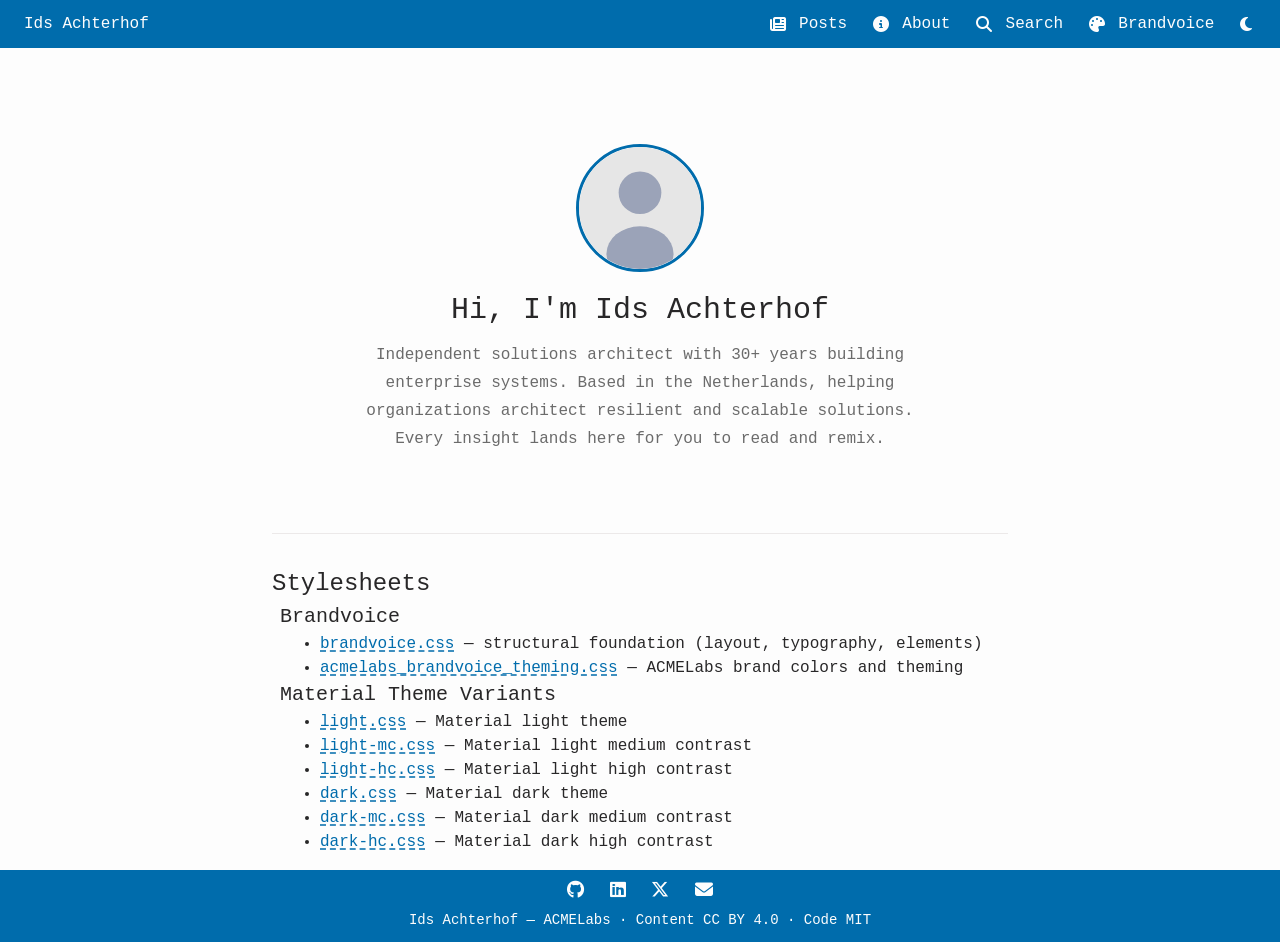
==== commit 48f35313: "Add stylesheets section to index.html with links to all CSS files Links to brandvoice.css, acmelabs_" ====
--- a/index.html
+++ b/index.html
@@ -13,66 +13,77 @@
 </head>
 
 <body>
-    <header>
-        <nav>
-            <ul>
-                <li>
-                    <a href="index.html" aria-current="page">
-                        Ids Achterhof
-                    </a>
-                </li>
-            </ul>
-            <ul>
-                <li><a href="posts.html"><i class="fa-solid fa-newspaper"></i> Posts</a></li>
-                <li><a href="about.html"><i class="fa-solid fa-circle-info"></i> About</a></li>
-                <li><a href="search.html"><i class="fa-solid fa-magnifying-glass"></i> Search</a></li>
-                <li><a href="brandvoice.html"><i class="fa-solid fa-palette"></i> Brandvoice</a></li>
-                <li>
-                    <a href="#" data-action="toggle-theme" aria-label="Toggle dark mode">
-                        <i class="fa-solid fa-sun icon-sun"></i>
-                        <i class="fa-solid fa-moon icon-moon"></i>
-                    </a>
-                </li>
-            </ul>
-        </nav>
-    </header>
+<header>
+    <nav>
+        <ul>
+            <li>
+                <a href="index.html" aria-current="page">
+                    Ids Achterhof
+                </a>
+            </li>
+        </ul>
+        <ul>
+            <li><a href="posts.html"><i class="fa-solid fa-newspaper"></i> Posts</a></li>
+            <li><a href="about.html"><i class="fa-solid fa-circle-info"></i> About</a></li>
+            <li><a href="search.html"><i class="fa-solid fa-magnifying-glass"></i> Search</a></li>
+            <li><a href="brandvoice.html"><i class="fa-solid fa-palette"></i> Brandvoice</a></li>
+            <li>
+                <a href="#" data-action="toggle-theme" aria-label="Toggle dark mode">
+                    <i class="fa-solid fa-sun icon-sun"></i>
+                    <i class="fa-solid fa-moon icon-moon"></i>
+                </a>
+            </li>
+        </ul>
+    </nav>
+</header>
 
-    <main class="container">
+<main class="container">
 
-        <section class="hero">
-            <img class="avatar" src="images/avatar.svg" alt="Ids Achterhof" width="128" height="128">
-            <h1>Hi, I'm Ids Achterhof</h1>
-            <p>
-                Independent solutions architect with 30+ years building enterprise systems.
-                Based in the Netherlands, helping organizations architect resilient and scalable solutions.
-                Every insight lands here for you to read and remix.
-            </p>
-            <ul class="social-links">
-                <li><a href="https://github.com/idsme" aria-label="GitHub"><i class="fa-brands fa-github"></i></a></li>
-                <li><a href="https://www.linkedin.com/in/idsachterhof/" aria-label="LinkedIn"><i class="fa-brands fa-linkedin"></i></a></li>
-                <li><a href="https://x.com/idsmedev" aria-label="X/Twitter"><i class="fa-brands fa-x-twitter"></i></a></li>
-                <li><a href="mailto:idsmedev@gmail.com" aria-label="Email"><i class="fa-solid fa-envelope"></i></a></li>
-            </ul>
-        </section>
+    <section class="hero">
+        <img class="avatar" src="images/avatar.svg" alt="Ids Achterhof" width="128" height="128">
+        <h1>Hi, I'm Ids Achterhof</h1>
+        <p>
+            Independent solutions architect with 30+ years building enterprise systems.
+            Based in the Netherlands, helping organizations architect resilient and scalable solutions.
+            Every insight lands here for you to read and remix.
+        </p>
+    </section>
 
-    <footer>
+    <hr>
+
+    <section>
+        <h2>Stylesheets</h2>
+
+        <h3>Brandvoice</h3>
         <ul>
-            <li><a href="index.html">Home</a></li>
-            <li><a href="posts.html">Posts</a></li>
-            <li><a href="about.html">About</a></li>
-            <li><a href="search.html">Search</a></li>
-            <li><a href="brandvoice.html">Brandvoice</a></li>
+            <li><a href="brandvoice.css">brandvoice.css</a> — structural foundation (layout, typography, elements)</li>
+            <li><a href="acmelabs_brandvoice_theming.css">acmelabs_brandvoice_theming.css</a> — ACMELabs brand colors and theming</li>
         </ul>
-        <p>
-            <a href="https://github.com/idsme" aria-label="GitHub"><i class="fa-brands fa-github"></i></a>
-            <a href="https://www.linkedin.com/in/idsachterhof/" aria-label="LinkedIn"><i class="fa-brands fa-linkedin"></i></a>
-            <a href="https://x.com/idsmedev" aria-label="X/Twitter"><i class="fa-brands fa-x-twitter"></i></a>
-            <a href="mailto:idsmedev@gmail.com" aria-label="Email"><i class="fa-solid fa-envelope"></i></a>
-        </p>
-        <p><small>Ids Achterhof — ACMELabs · Content CC BY 4.0 · Code MIT</small></p>
-    </footer>
 
-    <script src="theme-toggle.js"></script>
+        <h3>Material Theme Variants</h3>
+        <ul>
+            <li><a href="acme-labs-material-theme/css/light.css">light.css</a> — Material light theme</li>
+            <li><a href="acme-labs-material-theme/css/light-mc.css">light-mc.css</a> — Material light medium contrast</li>
+            <li><a href="acme-labs-material-theme/css/light-hc.css">light-hc.css</a> — Material light high contrast</li>
+            <li><a href="acme-labs-material-theme/css/dark.css">dark.css</a> — Material dark theme</li>
+            <li><a href="acme-labs-material-theme/css/dark-mc.css">dark-mc.css</a> — Material dark medium contrast</li>
+            <li><a href="acme-labs-material-theme/css/dark-hc.css">dark-hc.css</a> — Material dark high contrast</li>
+        </ul>
+    </section>
+
+</main>
+
+<footer>
+    <p>
+        <a href="https://github.com/idsme" aria-label="GitHub"><i class="fa-brands fa-github"></i></a>
+        <a href="https://www.linkedin.com/in/idsachterhof/" aria-label="LinkedIn"><i class="fa-brands fa-linkedin"></i></a>
+        <a href="https://x.com/idsmedev" aria-label="X/Twitter"><i class="fa-brands fa-x-twitter"></i></a>
+        <a href="mailto:idsmedev@gmail.com" aria-label="Email"><i class="fa-solid fa-envelope"></i></a>
+    </p>
+    <p><small>Ids Achterhof — ACMELabs · Content CC BY 4.0 · Code MIT</small></p>
+</footer>
+
+<script src="theme-toggle.js"></script>
 
 </body>
 
